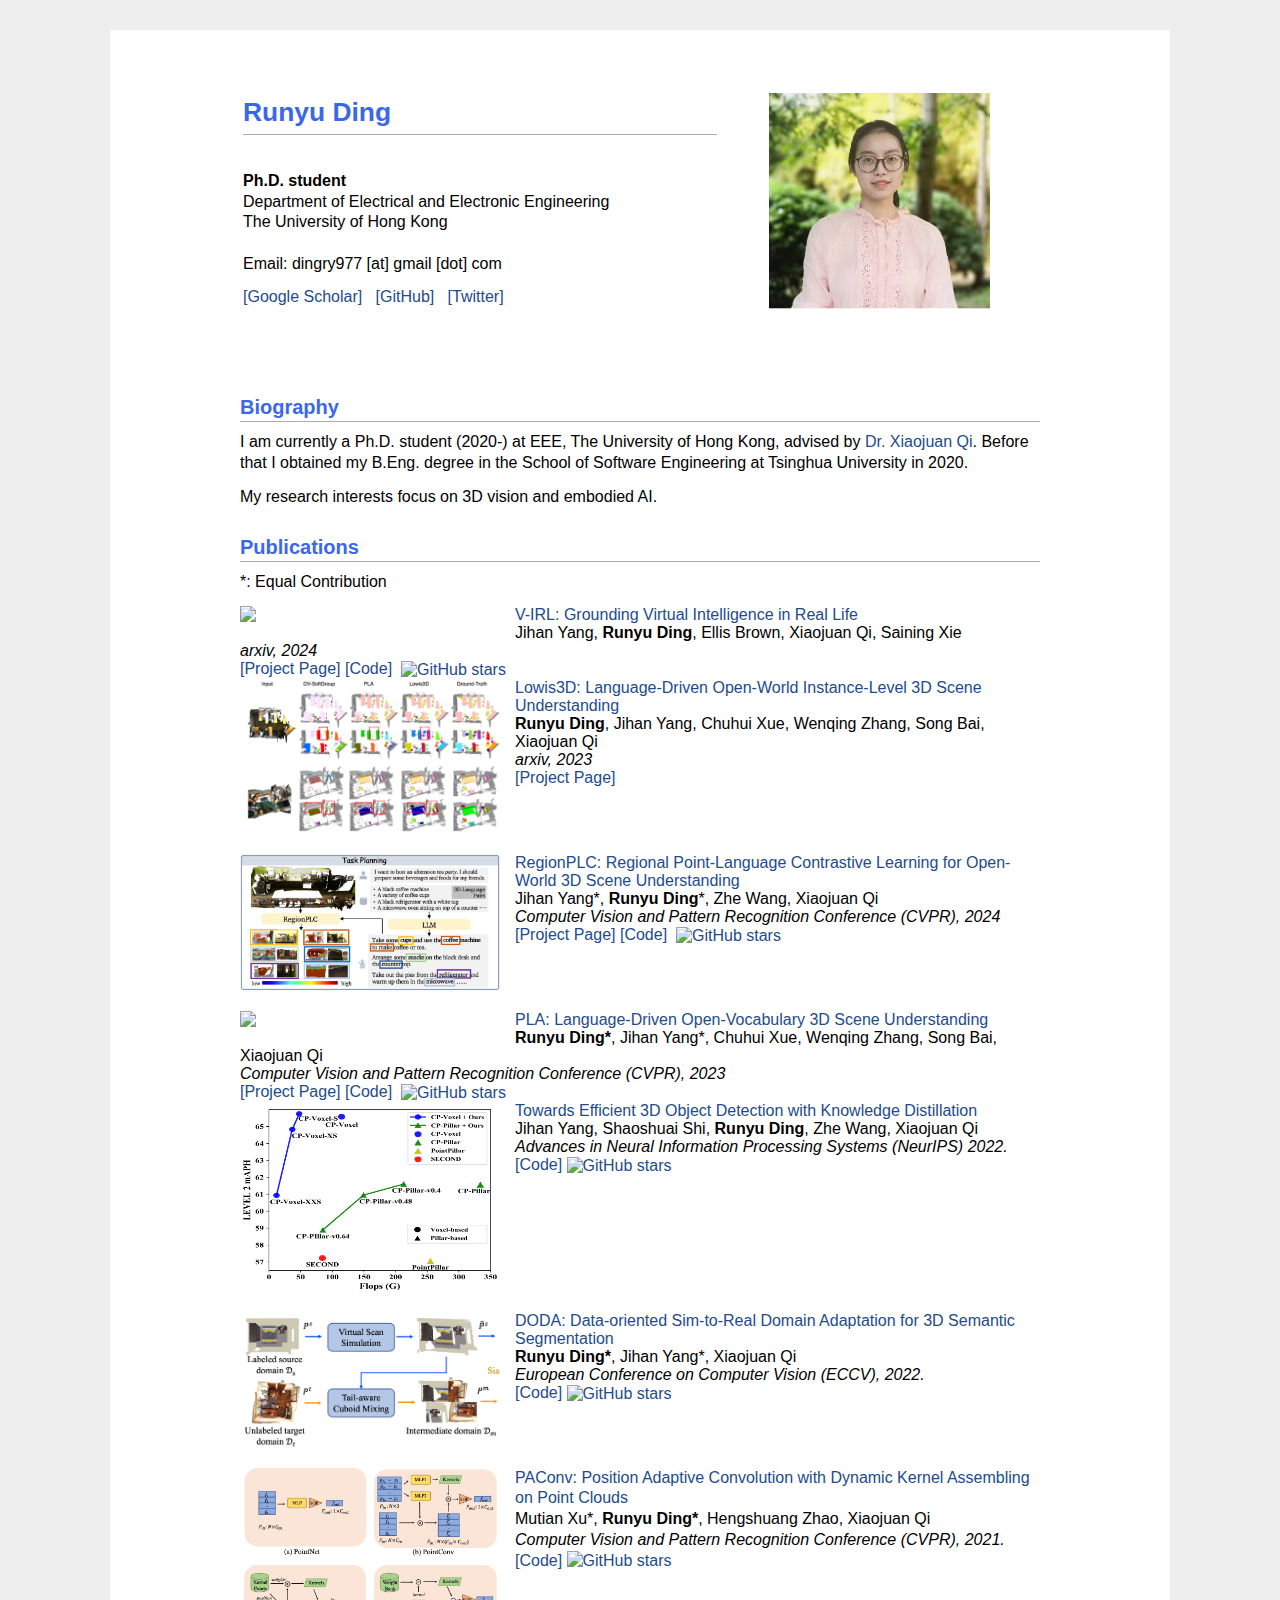
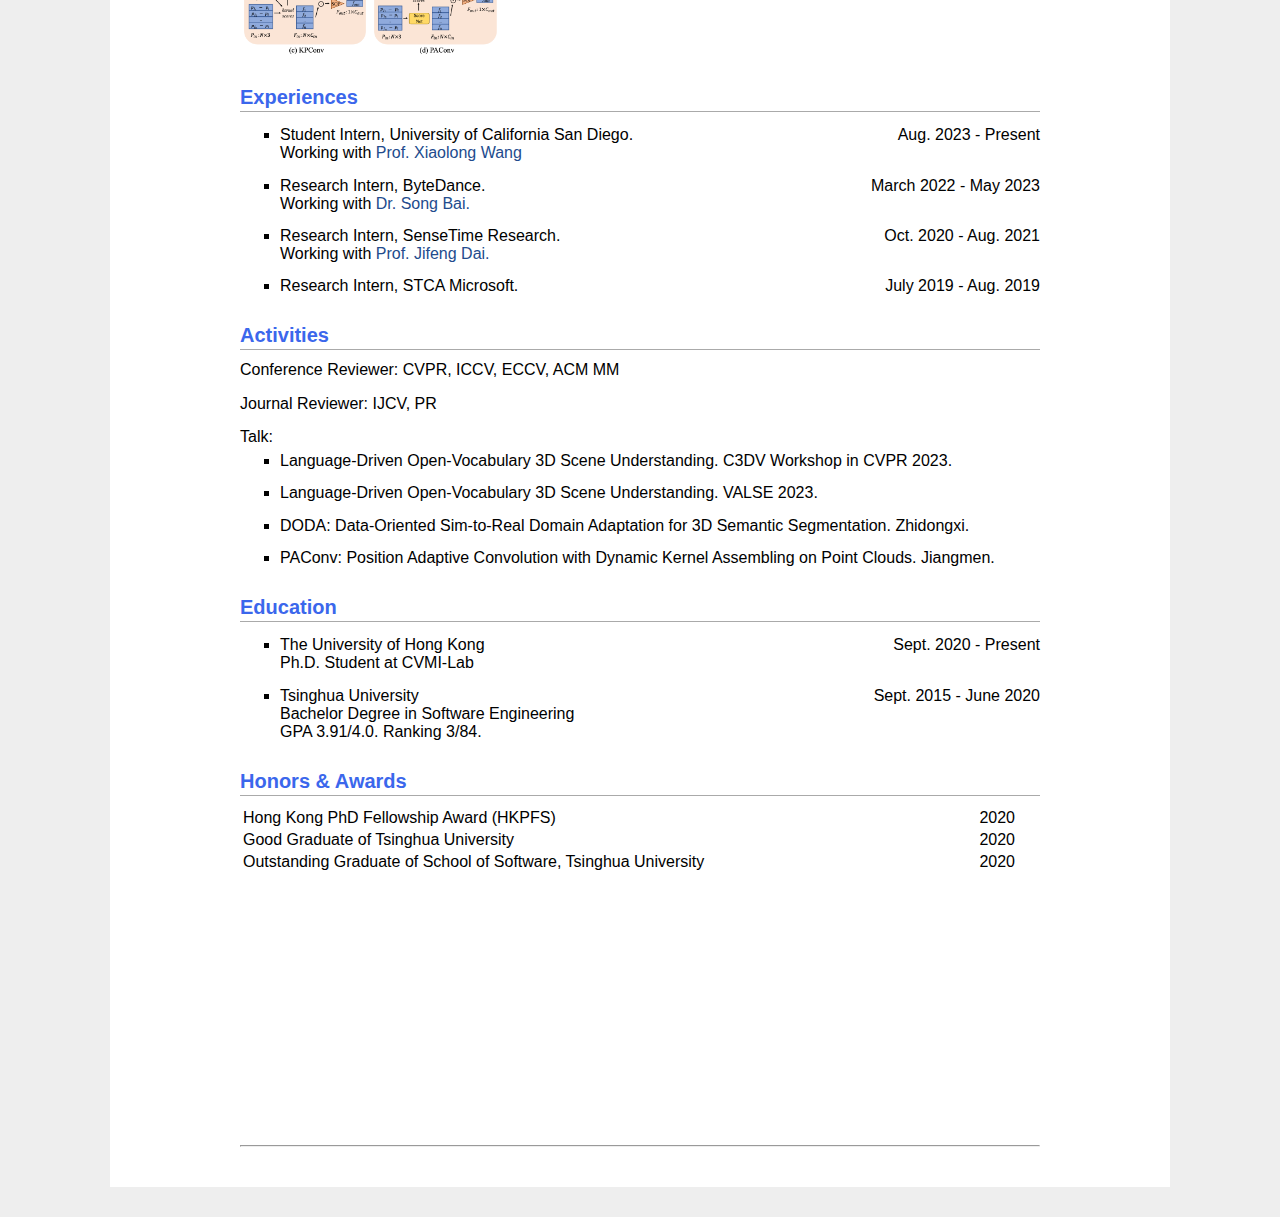
==== index.html @ 52a612d7 "update homepage" ====
<!doctype html>
<html>
  <head>
    <meta charset="utf-8">
    <meta name="viewport" content="width=device-width">
    <style type="text/css">
        .container {
            zoom: 1;
            margin-left: auto;
            margin-right: auto;
            vertical-align: middle;
            text-align: left;
            width: 100%;
            max-width: 800px;
        }
        .content {
            margin-bottom: -10px;
            display: inline-block;
            display*: inline;
            width: 100%;
        }
        a {
          color: #03c;
          text-decoration: none;
          transition: 0.3s all cubic-bezier(0.42, 0, 0.57, 1.96);
        }
    
        a:focus,
        a:hover{
          color: rgb(252, 76, 122);
          border-color: rgb(252, 76, 122);
        }
    </style>
    <link rel="stylesheet" href="jemdoc.css" type="text/css" />
    <title>Runyu Ding's Homepage</title>
    <!-- <link rel="icon" href="../content/images/icon.png"> -->
  </head>
  <body>
    <div class="container">
        <table width="100%" align="center" border="0">
<tr>
    <td width="60%" valign="middle">
        <h1 style="margin-top:0px;margin-bottom:36px; color:rgb(59, 103, 236)">Runyu Ding</h1>
        <p style="font-size:16px; color:rgb(0, 0, 0)">
	        <b>Ph.D. student</b> <br />
            Department of Electrical and Electronic Engineering  <br />
	        The University of Hong Kong
            <br /><br />
            Email: dingry977 [at] gmail [dot] com
        </p>
        <p>
            <a href="https://scholar.google.com.hk/citations?hl=zh-CN&user=uweYupsAAAAJ">[Google Scholar]</a> &nbsp;
            <a href="https://github.com/Dingry">[GitHub]</a> &nbsp;
            <a href="https://twitter.com/dngxngxng3">[Twitter]</a> &nbsp;
        </p>
    </td>
    <td width="40%" align="center">
        <img src="content/images/avatar.png" width="70%" style="margin-top: 50px;"/>
    </td>
</tr>
</table>

<h2 id="about-me" style="color:rgb(59, 103, 236)">Biography</h2>
<!-- <hr style="margin-top:-16px;margin-bottom:10px;" /> -->

<p>I am currently a Ph.D. student (2020-) at EEE, The University of Hong Kong, advised by <a href="https://xjqi.github.io/">Dr. Xiaojuan Qi</a>. Before that
I obtained my B.Eng. degree in the School of Software Engineering at Tsinghua University in 2020.
</p>

<p>My research interests focus on 3D vision and embodied AI.</p>

<!-- <h2 id="news" style="color:rgb(59, 103, 236)">News</h2>
<hr style="margin-top:-16px;margin-bottom:10px;" />

<ul>
  <li>[2022/09] One paper accepted by T-PAMI.</li>
  <li>[2022/09] One paper accepted by NeurIPS 2022.</li>
  <li>[2022/07] One paper accepted by ECCV 2022.</li>
</ul> -->

<!-- <p>
* One paper got accepted by ICRA 2020.
* One paper got accepted by CVPR 2019.
* One paper got accepted by ICLR 2019.
* One paper got accepted by ECCV 2018.
<\p>
 -->

<script type="text/javascript">
    function hideshow(which){
    if (!document.getElementById)
        return
    if (which.style.display=="block")
        which.style.display="none"
    else
        which.style.display="block"
    }
</script>

<!-- <h2 id="codebase">Codebase</h2> -->
<!-- <hr style="margin-top:-16px;margin-bottom:10px;" /> -->


<h2 id="publications" style="color:rgb(59, 103, 236)">Publications</h2>
<!-- <hr style="margin-top:-16px;margin-bottom:10px;" /> -->

<p>*: Equal Contribution</p>

<!-- **Selected Preprints:** -->

<div class="publication">
    <img src="content/images/virl_teaser.png" class="publogo" style="padding-bottom:20px;">
    <a href="https://arxiv.org/abs/2304.00962">V-IRL: Grounding Virtual Intelligence in Real Life</a><br />
        Jihan Yang, <b>Runyu Ding</b>, Ellis Brown, Xiaojuan Qi, Saining Xie<br />
            <em>arxiv, 2024</em><br />
            <a href="https://virl-platform.github.io/">[Project Page]</a>
            <a href="https://github.com/VIRL-Platform/VIRL">[Code]</a>  <a href="https://github.com/VIRL-Platform/VIRL"><img alt="GitHub stars" style="vertical-align:middle" src="https://img.shields.io/github/stars/VIRL-Platform/VIRL?style=social" /> </a>
</div>

<div class="publication">
    <img src="content/images/lowis3d_teaser.png" class="publogo" style="padding-bottom:20px;">
    <a href="https://arxiv.org/abs/2308.00353">Lowis3D: Language-Driven Open-World Instance-Level 3D Scene Understanding</a><br />
    <b>Runyu Ding</b>, Jihan Yang, Chuhui Xue, Wenqing Zhang, Song Bai, Xiaojuan Qi<br />
        <em>arxiv, 2023</em><br />
        <a href="https://dingry.github.io/projects/PLA.html">[Project Page]</a>
</div>

<div class="publication">
    <img src="content/images/regionplc_teaser.png" class="publogo" style="padding-bottom:20px;">
    <a href="https://arxiv.org/abs/2304.00962">RegionPLC: Regional Point-Language Contrastive Learning for Open-World 3D Scene Understanding</a><br />
    Jihan Yang*, <b>Runyu Ding</b>*, Zhe Wang, Xiaojuan Qi<br />
      <em>Computer Vision and Pattern Recognition Conference (CVPR), 2024</em><br />
      <a href="https://jihanyang.github.io/projects/RegionPLC">[Project Page]</a>
      <a href="https://github.com/CVMI-Lab/PLA">[Code]</a>  <a href="https://github.com/CVMI-Lab/PLA"><img alt="GitHub stars" style="vertical-align:middle" src="https://img.shields.io/github/stars/CVMI-Lab/PLA?style=social" /> </a>
</div>

<div class="publication">
    <img src="projects/static/images/scene_005.gif" class="publogo" style="padding-bottom:20px;">
    <a href="https://arxiv.org/abs/2211.16312">PLA: Language-Driven Open-Vocabulary 3D Scene Understanding</a><br />
    <b>Runyu Ding*</b>, Jihan Yang*, Chuhui Xue, Wenqing Zhang, Song Bai, Xiaojuan Qi<br />
      <em>Computer Vision and Pattern Recognition Conference (CVPR), 2023</em><br />
      <a href="https://dingry.github.io/projects/PLA.html">[Project Page]</a>  <a href="https://github.com/CVMI-Lab/PLA">[Code]</a>  <a href="https://github.com/CVMI-Lab/PLA"><img alt="GitHub stars" style="vertical-align:middle" src="https://img.shields.io/github/stars/CVMI-Lab/PLA?style=social" /> </a>
</div>


<div class="publication">
    <img src="content/images/sparsekd_teaser.png" class="publogo" style="padding-bottom:20px;">
    <a href="https://arxiv.org/abs/2205.15156">Towards Efficient 3D Object Detection with Knowledge Distillation</a><br />
      Jihan Yang, Shaoshuai Shi, <b>Runyu Ding</b>, Zhe Wang, Xiaojuan Qi<br />
      <em>Advances in Neural Information Processing Systems (NeurIPS) 2022.</em><br />
    <a href="https://github.com/CVMI-Lab/SparseKD">[Code]</a> <a href="https://github.com/CVMI-Lab/SparseKD"> <img alt="GitHub stars" style="vertical-align:middle" src="https://img.shields.io/github/stars/CVMI-Lab/SparseKD?style=social" /> </a>
</div>

<div class="publication">
    <img src="content/images/doda_teaser.png" class="publogo" style="padding-bottom:20px;">
    <a href="https://arxiv.org/abs/2204.01599">DODA: Data-oriented Sim-to-Real Domain Adaptation for 3D Semantic Segmentation</a><br />
  <b>Runyu Ding*</b>, Jihan Yang*, Xiaojuan Qi<br />
  <em>European Conference on Computer Vision (ECCV), 2022.</em><br />
  <a href="https://github.com/CVMI-Lab/DODA">[Code]</a><a href="https://github.com/CVMI-Lab/DODA"> <img alt="GitHub stars" style="vertical-align:middle" src="https://img.shields.io/github/stars/CVMI-Lab/DODA?style=social" /></a>
</div>

<div class="publication">
    <img src="content/images/paconv_teaser.png" class="publogo" style="padding-bottom:20px;">
  <p><a href="https://arxiv.org/abs/2103.14635">PAConv: Position Adaptive Convolution with Dynamic Kernel Assembling on Point Clouds</a><br />
  Mutian Xu*, <b>Runyu Ding*</b>, Hengshuang Zhao, Xiaojuan Qi<br />
  <em>Computer Vision and Pattern Recognition Conference (CVPR), 2021.</em><br />
  <a href="https://github.com/CVMI-Lab/PAConv">[Code]</a><a href="https://github.com/CVMI-Lab/PAConv"> <img alt="GitHub stars" style="vertical-align:middle" src="https://img.shields.io/github/stars/CVMI-Lab/PAConv?style=social" /> </a>
</div>

<br>
<br>
<br>
<br>

<!-- ## Invited Talks
<hr style="margin-top:-16px;margin-bottom:10px;" />

* [2020-06-24] VALSE Webinar: Deep Learning on Point Clouds for 3D Object Detection. [[Link (Chinese)]](https://www.bilibili.com/video/BV15K411H7wf?from=search&seid=2278904913441168463)
* [2020-06-16] PV-RCNN: The Top-Performing LiDAR-only Solutions for 3D Detection / 3D Tracking / Domain Challenges of Waymo Open Dataset Challenges. [[Link]](https://sites.google.com/view/cvpr20-scalability/archived-talks/challenges)
 -->

<h2 id="experience" style="color:rgb(59, 103, 236)">Experiences</h2>
<!-- <hr style="margin-top:-16px;margin-bottom:10px;" /> -->

<ul>
  <li>
    <p><div style="display:inline">Student Intern, University of California San Diego.</div><div style="float:right">Aug. 2023 - Present</div><br />
Working with<a href="https://xiaolonw.github.io/"> Prof. Xiaolong Wang</a></p>
  </li>
</ul>

<ul>
  <li>
    <p><div style="display:inline">Research Intern, ByteDance.</div><div style="float:right">March 2022 - May 2023</div><br />
Working with <a href="https://songbai.site/">Dr. Song Bai.</a></p>
  </li>
</ul>

<ul>
  <li><div style="display:inline">Research Intern, SenseTime Research.</div><div style="float:right">Oct. 2020 - Aug. 2021</div><br />
    Working with <a href="https://jifengdai.org/">Prof. Jifeng Dai.</a></li>
</ul>

<ul>
    <li><div style="display:inline">Research Intern, STCA Microsoft.<div style="float:right">July 2019 - Aug. 2019</div></div><br />
      </li>
  </ul>

<h2 id="activity" style="color:rgb(59, 103, 236)">Activities</h2>
<p>Conference Reviewer: CVPR, ICCV, ECCV, ACM MM</p>
<p>Journal Reviewer: IJCV, PR</p>

Talk: 
<ul>
  <li><p><div style="display:inline">Language-Driven Open-Vocabulary 3D Scene Understanding. C3DV Workshop in CVPR 2023.<br />
  </li>

  <li><p><div style="display:inline">Language-Driven Open-Vocabulary 3D Scene Understanding. VALSE 2023.<br />
  </li>

  <li><p><div style="display:inline">DODA: Data-Oriented Sim-to-Real Domain Adaptation for 3D Semantic Segmentation. Zhidongxi.<br />
  </li>

  <li><p><div style="display:inline">PAConv: Position Adaptive Convolution with Dynamic Kernel Assembling on Point Clouds. Jiangmen.<br />
  </li>
</ul>

<h2 id="education" style="color:rgb(59, 103, 236)">Education</h2>
  <!-- <hr style="margin-top:-16px;margin-bottom:10px;" /> -->

  <ul>
    <li><p><div style="display:inline">The University of Hong Kong</div>
      <div style="float:right">Sept. 2020 - Present</div><br />
      Ph.D. Student at CVMI-Lab<br />
      </li>
  </ul>
  
  <ul>
    <li><p><div style="display:inline">Tsinghua University</div>
      <div style="float:right">Sept. 2015 - June 2020</div><br />
      Bachelor Degree in Software Engineering<br />
      GPA 3.91/4.0. Ranking 3/84.
      </li>
  </ul>


<!-- * Bachelor, Aug 2013 - July 2017, Computer Science and Technology, Harbin Institute Technology. -->

<h2 id="honors--awards" style="color:rgb(59, 103, 236)">Honors &amp; Awards</h2>
<!-- <hr style="margin-top:-16px;margin-bottom:10px;" /> -->

<table style="border-spacing:2px" width="100%">
    <tbody>
    <tr>
        <td>Hong Kong PhD Fellowship Award (HKPFS)</td>
        <td>2020</td>
    </tr>
    <tr>
      <td>Good Graduate of Tsinghua University</td>
      <td>2020</td>
    <tr>
      <td>Outstanding Graduate of School of Software, Tsinghua University</td>
      <td>2020</td>
  </tr>

    <!-- <tr>
        <td>Evergrande Scholarship for Outstanding Undergraduates</td>
        <td>2019</td>
    </tr> -->
   
</tbody></table>

<div width="80%" style="margin:10px auto;height: 150px; pointer-events: none;">
<!-- <script type="text/javascript" id="clustrmaps" src="//cdn.clustrmaps.com/map_v2.js?d=dna1gh75RFxuLTLMZdN7u5SSyiCEmnOtvSjR75TKtTQ&cl=ffffff&w=a"></script> -->
<!-- <script type="text/javascript" id="clustrmaps" src="//cdn.clustrmaps.com/map_v2.js?cl=b8b8b8&w=300&t=n&d=dna1gh75RFxuLTLMZdN7u5SSyiCEmnOtvSjR75TKtTQ&co=ffffff&cmo=fc1a0b&cmn=21c983&ct=827d7d"></script> -->
<script type="text/javascript" id="clustrmaps" src="//cdn.clustrmaps.com/map_v2.js?cl=ffffff&w=300&t=n&d=xn7ecwHCqVcbgERuo1PopTKccK9b7rT7wRd5HcEemuM"></script>
<!-- <a href="https://clustrmaps.com/site/1apwn" title="Visit tracker"><img src="//clustrmaps.com/map_v2.png?cl=59bdf5&w=300&t=tt&d=dna1gh75RFxuLTLMZdN7u5SSyiCEmnOtvSjR75TKtTQ&co=ffffff&ct=b8b3b3" /></a> -->
</div>
<p><br /></p>
<hr style="margin-top:80px;margin-bottom:10px;" />

    </div>
  </body>
</html>
---- jemdoc.css ----
/* Default css file for jemdoc. */

table#tlayout {
    border: none;
    border-collapse: separate;
    background: white;
}
/*
body {
	background: white;
	padding-bottom: 8px;
	margin: 0;
}
*/
html {
  background-color: #eeeeee; 
}

body { 
  font-family: Georgia, Helvetica, Arial, Verdana, san-serif, Times;
  color: #000;
  background-color: #ffffff; 
  text-align:left; /* for IE */
  margin-top: 30px; 
  margin-bottom: 30px;
  margin-left: auto;
  margin-right: auto;
  padding-left:  50px;
  padding-right: 50px;
  padding-top: 10px;
  padding-bottom: 30px;
  max-width: 960px;
}

#layout-menu {
	background: #f6f6f6;
	border: 1px solid #dddddd;
	padding-top: 0.5em;
	padding-left: 8px;
	padding-right: 8px;
	font-size: 1.0em;
	width: auto;
	white-space: nowrap;
    text-align: left;
    vertical-align: top;
}

#layout-menu td {
	background: #f4f4f4;
    vertical-align: top;
}

#layout-content {
	padding-top: 0.0em;
	padding-left: 1.0em;
	padding-right: 1.0em;
    border: none;
    background: white;
    text-align: left;
    vertical-align: top;
}

#layout-menu a {
	line-height: 1.5em;
	margin-left: 0.5em;
}

tt {
    background: #ffffdd;
}

pre, tt {
	font-size: 90%;
	font-family: monaco, monospace;
}

a, a > tt {
	color: #224b8d;
	text-decoration: none;
}

a:hover {
	border-bottom: 1px gray dotted;
}

#layout-menu a.current:link, #layout-menu a.current:visited {
	color: #022b6d;
	border-bottom: 1px gray solid;
}
#layout-menu a:link, #layout-menu a:visited, #layout-menu a:hover {
	color: #527bbd;
	text-decoration: none;
}
#layout-menu a:hover {
	text-decoration: none;
}

div.menu-category {
	border-bottom: 1px solid gray;
	margin-top: 0.8em;
	padding-top: 0.2em;
	padding-bottom: 0.1em;
	font-weight: bold;
}

div.menu-item {
	padding-left: 16px;
	text-indent: -16px;
}

div#toptitle {
	padding-bottom: 0.2em;
	margin-bottom: 1.5em;
	/*border-bottom: 3px double gray;*/
}

/* Reduce space if we begin the page with a title. */
div#toptitle + h2, div#toptitle + h3 {
	margin-top: 0em;
}

div#subtitle {
	margin-top: 0.0em;
	margin-bottom: 0.0em;
	padding-top: 0em;
	padding-bottom: 0.1em;
}

em {
	font-style: italic;
}

strong {
	font-weight: bold;
}


h1, h2, h3 {
	color: #527bbd;
	margin-top: 0.7em;
	margin-bottom: 0.5em;
	padding-bottom: 0.2em;
	line-height: 1.0;
	padding-top: 0.5em;
	border-bottom: 1px solid #aaaaaa;
}

h1 {
	font-size: 165%;
	padding-bottom: 0.3em;
}

h2 {
	padding-top: 0.8em;
	font-size: 125%;
}

h2 + h3 {
    padding-top: 0.2em;
}

h3 {
	font-size: 110%;
	border-bottom: none;
}

p {
	margin-top: 0.0em;
	margin-bottom: 0.8em;
	padding: 0;
	line-height: 1.3;
}

pre {
	padding: 0;
	margin: 0;
}

div#footer {
	font-size: small;
	border-top: 1px solid #c0c0c0;
	padding-top: 0.1em;
	margin-top: 4.0em;
	color: #c0c0c0;
}

div#footer a {
	color: #80a0b0;
}

div#footer-text {
	float: left;
	padding-bottom: 8px;
}

ul, ol, dl {
	margin-top: 0.2em;
	padding-top: 0;
	margin-bottom: 0.8em;
}

dt {
	margin-top: 0.5em;
	margin-bottom: 0;
}

dl {
	margin-left: 20px;
}

dd {
	color: #222222;
}

dd > *:first-child {
	margin-top: 0;
}

ul {
	list-style-position: outside;
	list-style-type: square;
}

p + ul, p + ol {
	margin-top: -0.5em;
}

li {
	margin-top:0.9em;
}

ol {
	list-style-position: outside;
	list-style-type: decimal;
}

li p, dd p {
	margin-bottom: 0.3em;
}


ol ol {
	list-style-type: lower-alpha;
}

ol ol ol {
	list-style-type: lower-roman;
}

p + div.codeblock {
	margin-top: -0.6em;
}

div.codeblock, div.infoblock {
	margin-right: 0%;
	margin-top: 1.2em;
	margin-bottom: 1.3em;
}

div.blocktitle {
	font-weight: bold;
	color: #cd7b62;
	margin-top: 1.2em;
	margin-bottom: 0.1em;
}

div.blockcontent {
	border: 1px solid silver;
	padding: 0.3em 0.5em;
}

div.infoblock > div.blockcontent {
	background: #ffffee;
}

div.blockcontent p + ul, div.blockcontent p + ol {
	margin-top: 0.4em;
}

div.infoblock p {
	margin-bottom: 0em;
}

div.infoblock li p, div.infoblock dd p {
	margin-bottom: 0.5em;
}

div.infoblock p + p {
	margin-top: 0.8em;
}

div.codeblock > div.blockcontent {
	background: #f6f6f6;
}

span.pycommand {
	color: #000070;
}

span.statement {
	color: #008800;
}
span.builtin {
	color: #000088;
}
span.special {
	color: #990000;
}
span.operator {
	color: #880000;
}
span.error {
	color: #aa0000;
}
span.comment, span.comment > *, span.string, span.string > * {
	color: #606060;
}

@media print {
	#layout-menu { display: none; }
}

#fwtitle {
	margin: 2px;
}

#fwtitle #toptitle {
	padding-left: 0.5em;
	margin-bottom: 0.5em;
}

#layout-content h1:first-child, #layout-content h2:first-child, #layout-content h3:first-child {
	margin-top: -0.7em;
}

div#toptitle h1, #layout-content div#toptitle h1 {
	margin-bottom: 0.0em;
	padding-bottom: 0.1em;
	padding-top: 0;
	margin-top: 0.5em;
	border-bottom: none;
}

img.eq {
	padding: 0;
	padding-left: 0.1em;
	padding-right: 0.1em;
	margin: 0;
}

img.eqwl {
	padding-left: 2em;
	padding-top: 0.6em;
	padding-bottom: 0.2em;
	margin: 0;
}

table + table {
    margin-top: 1em;
}

tr.heading {
    font-weight: bold;
    border-bottom: 2px solid black;
}

img {
    border: none;
}

table.imgtable, table.imgtable td {
    border: none;
    text-align: left;
}

.publogo {
    width: 260px;
    max-height: 190px;
    margin-right: 15px;
    float: left;
    border: 0;
}

.publication {
    clear: left;
    padding-bottom: 0px;
}
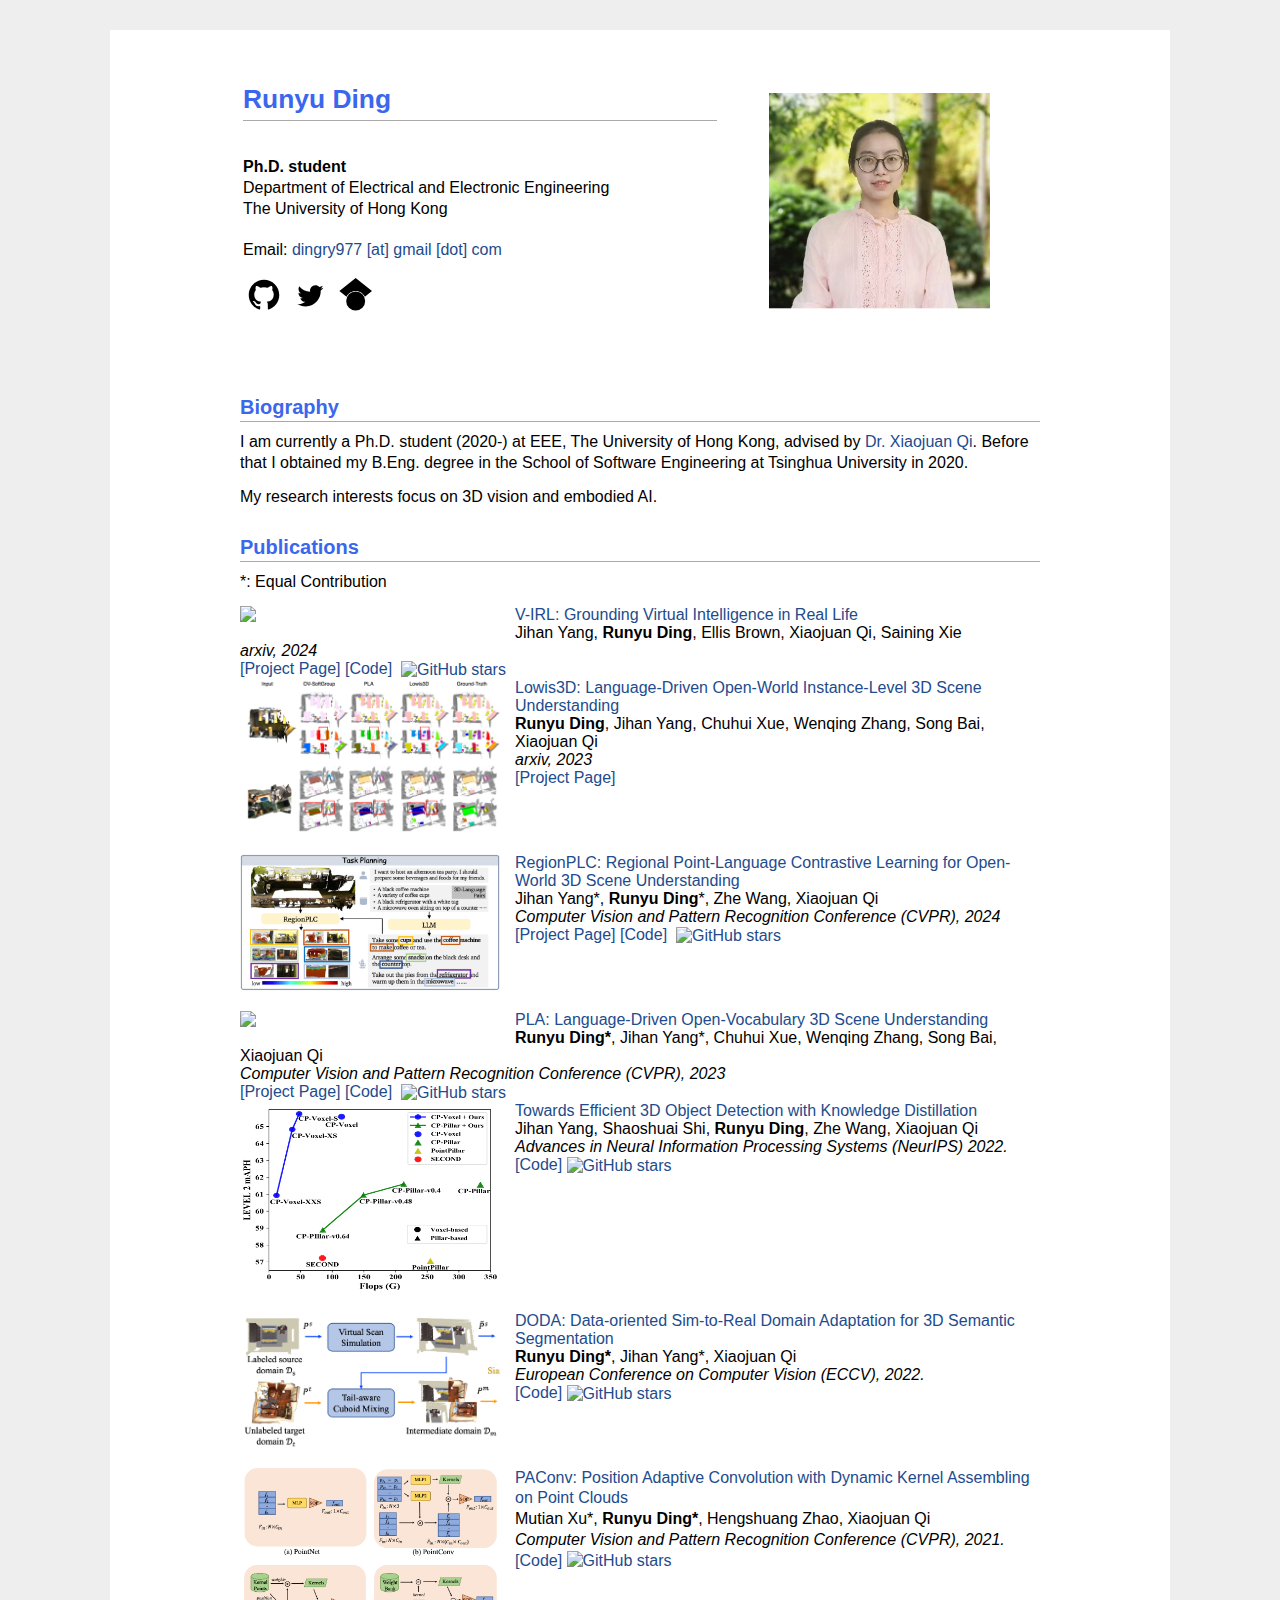
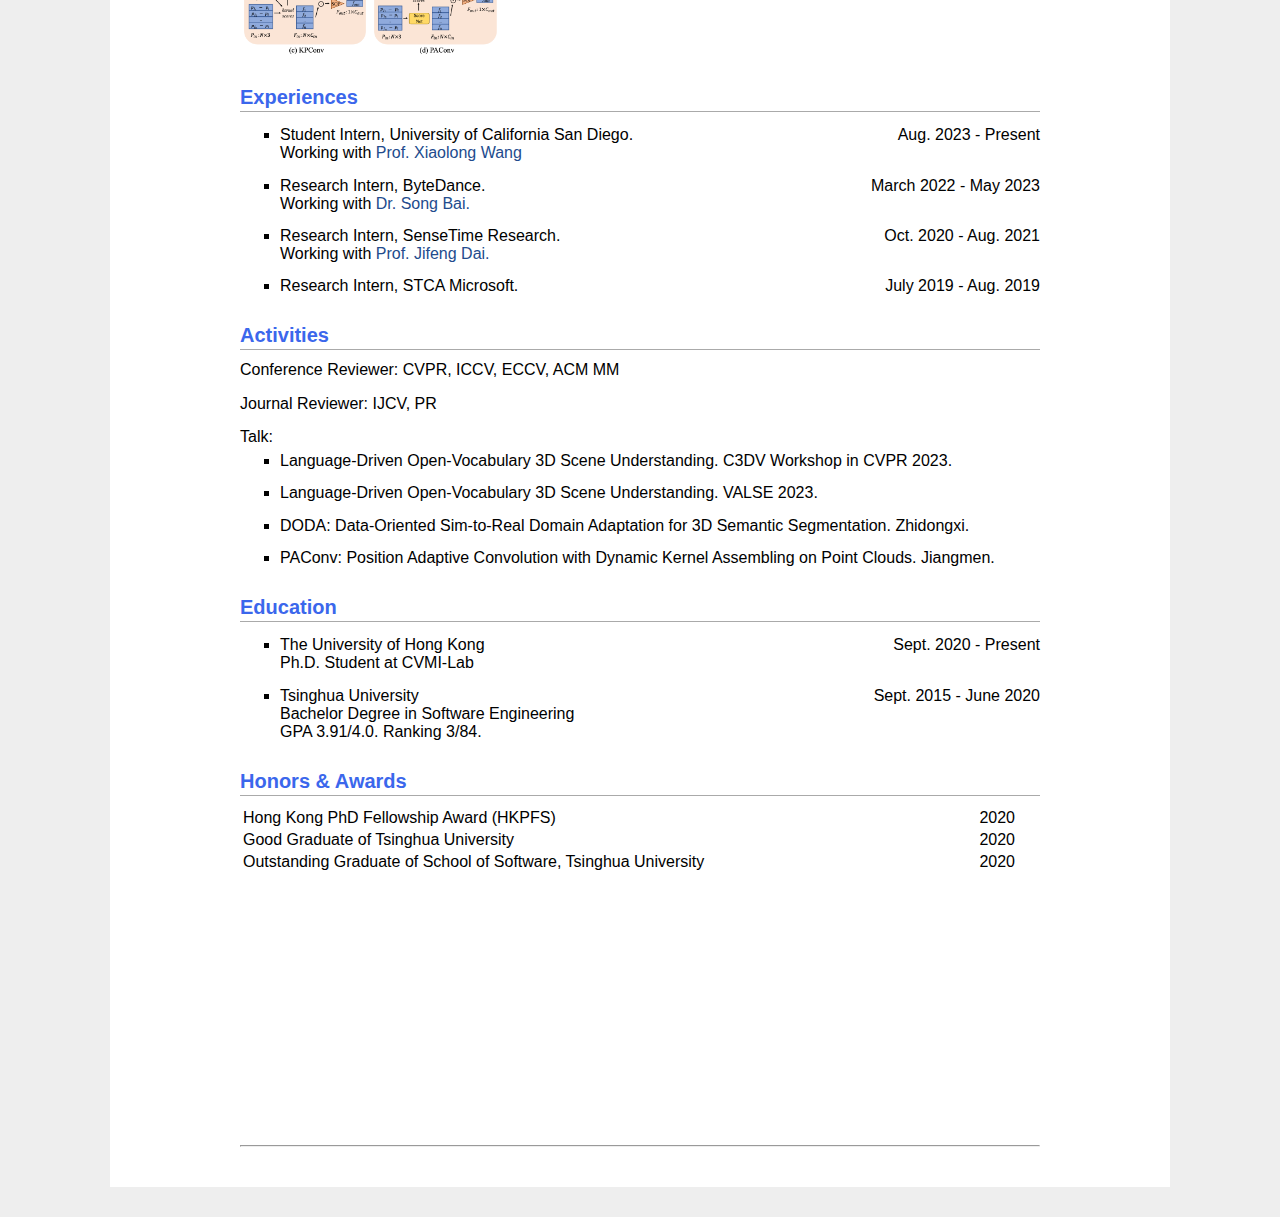
==== commit 39fa7792: "update homepage" ====
--- a/index.html
+++ b/index.html
@@ -46,12 +46,18 @@
             Department of Electrical and Electronic Engineering  <br />
 	        The University of Hong Kong
             <br /><br />
-            Email: dingry977 [at] gmail [dot] com
+            Email: <a href="mailto:dingry977@gmail.com">dingry977 [at] gmail [dot] com</a>
         </p>
         <p>
-            <a href="https://scholar.google.com.hk/citations?hl=zh-CN&user=uweYupsAAAAJ">[Google Scholar]</a> &nbsp;
+            <!-- <a href="https://scholar.google.com.hk/citations?hl=zh-CN&user=uweYupsAAAAJ">[Google Scholar]</a> &nbsp;
             <a href="https://github.com/Dingry">[GitHub]</a> &nbsp;
-            <a href="https://twitter.com/dngxngxng3">[Twitter]</a> &nbsp;
+            <a href="https://twitter.com/dngxngxng3">[Twitter]</a> &nbsp; -->
+            <a href="https://github.com/Dingry" title="Github"><svg viewBox="0 0 512 512" width="42"><path d="M256 70.7c-102.6 0-185.9 83.2-185.9 185.9 0 82.1 53.3 151.8 127.1 176.4 9.3 1.7 12.3-4 12.3-8.9V389.4c-51.7 11.3-62.5-21.9-62.5-21.9 -8.4-21.5-20.6-27.2-20.6-27.2 -16.9-11.5 1.3-11.3 1.3-11.3 18.7 1.3 28.5 19.2 28.5 19.2 16.6 28.4 43.5 20.2 54.1 15.4 1.7-12 6.5-20.2 11.8-24.9 -41.3-4.7-84.7-20.6-84.7-91.9 0-20.3 7.3-36.9 19.2-49.9 -1.9-4.7-8.3-23.6 1.8-49.2 0 0 15.6-5 51.1 19.1 14.8-4.1 30.7-6.2 46.5-6.3 15.8 0.1 31.7 2.1 46.6 6.3 35.5-24 51.1-19.1 51.1-19.1 10.1 25.6 3.8 44.5 1.8 49.2 11.9 13 19.1 29.6 19.1 49.9 0 71.4-43.5 87.1-84.9 91.7 6.7 5.8 12.8 17.1 12.8 34.4 0 24.9 0 44.9 0 51 0 4.9 3 10.7 12.4 8.9 73.8-24.6 127-94.3 127-176.4C441.9 153.9 358.6 70.7 256 70.7z"/></svg></a>
+            
+            <a href="https://scholar.google.com.hk/citations?hl=zh-CN&user=uweYupsAAAAJ" title="Google Scholar"><svg viewBox="0 0 512 512" width="42"><path d="M419.6 168.6c-11.7 5.2-24.2 8.7-37.4 10.2 13.4-8.1 23.8-20.8 28.6-36 -12.6 7.5-26.5 12.9-41.3 15.8 -11.9-12.6-28.8-20.6-47.5-20.6 -42 0-72.9 39.2-63.4 79.9 -54.1-2.7-102.1-28.6-134.2-68 -17 29.2-8.8 67.5 20.1 86.9 -10.7-0.3-20.7-3.3-29.5-8.1 -0.7 30.2 20.9 58.4 52.2 64.6 -9.2 2.5-19.2 3.1-29.4 1.1 8.3 25.9 32.3 44.7 60.8 45.2 -27.4 21.4-61.8 31-96.4 27 28.8 18.5 63 29.2 99.8 29.2 120.8 0 189.1-102.1 185-193.6C399.9 193.1 410.9 181.7 419.6 168.6z"/></svg></a>
+            
+            <a href="https://twitter.com/dngxngxng3" title="Twitter"><svg viewBox="-2.5 0 28 28" width="38"><path d="M5.242 13.769L0 9.5 12 0l12 9.5-5.242 4.269C17.548 11.249 14.978 9.5 12 9.5c-2.977 0-5.548 1.748-6.758 4.269zM12 10a7 7 0 1 0 0 14 7 7 0 0 0 0-14z"/></svg></a>
+            <!-- <a href=""><img src="pics/linkedin.png" height="30px"></a> -->
         </p>
     </td>
     <td width="40%" align="center">
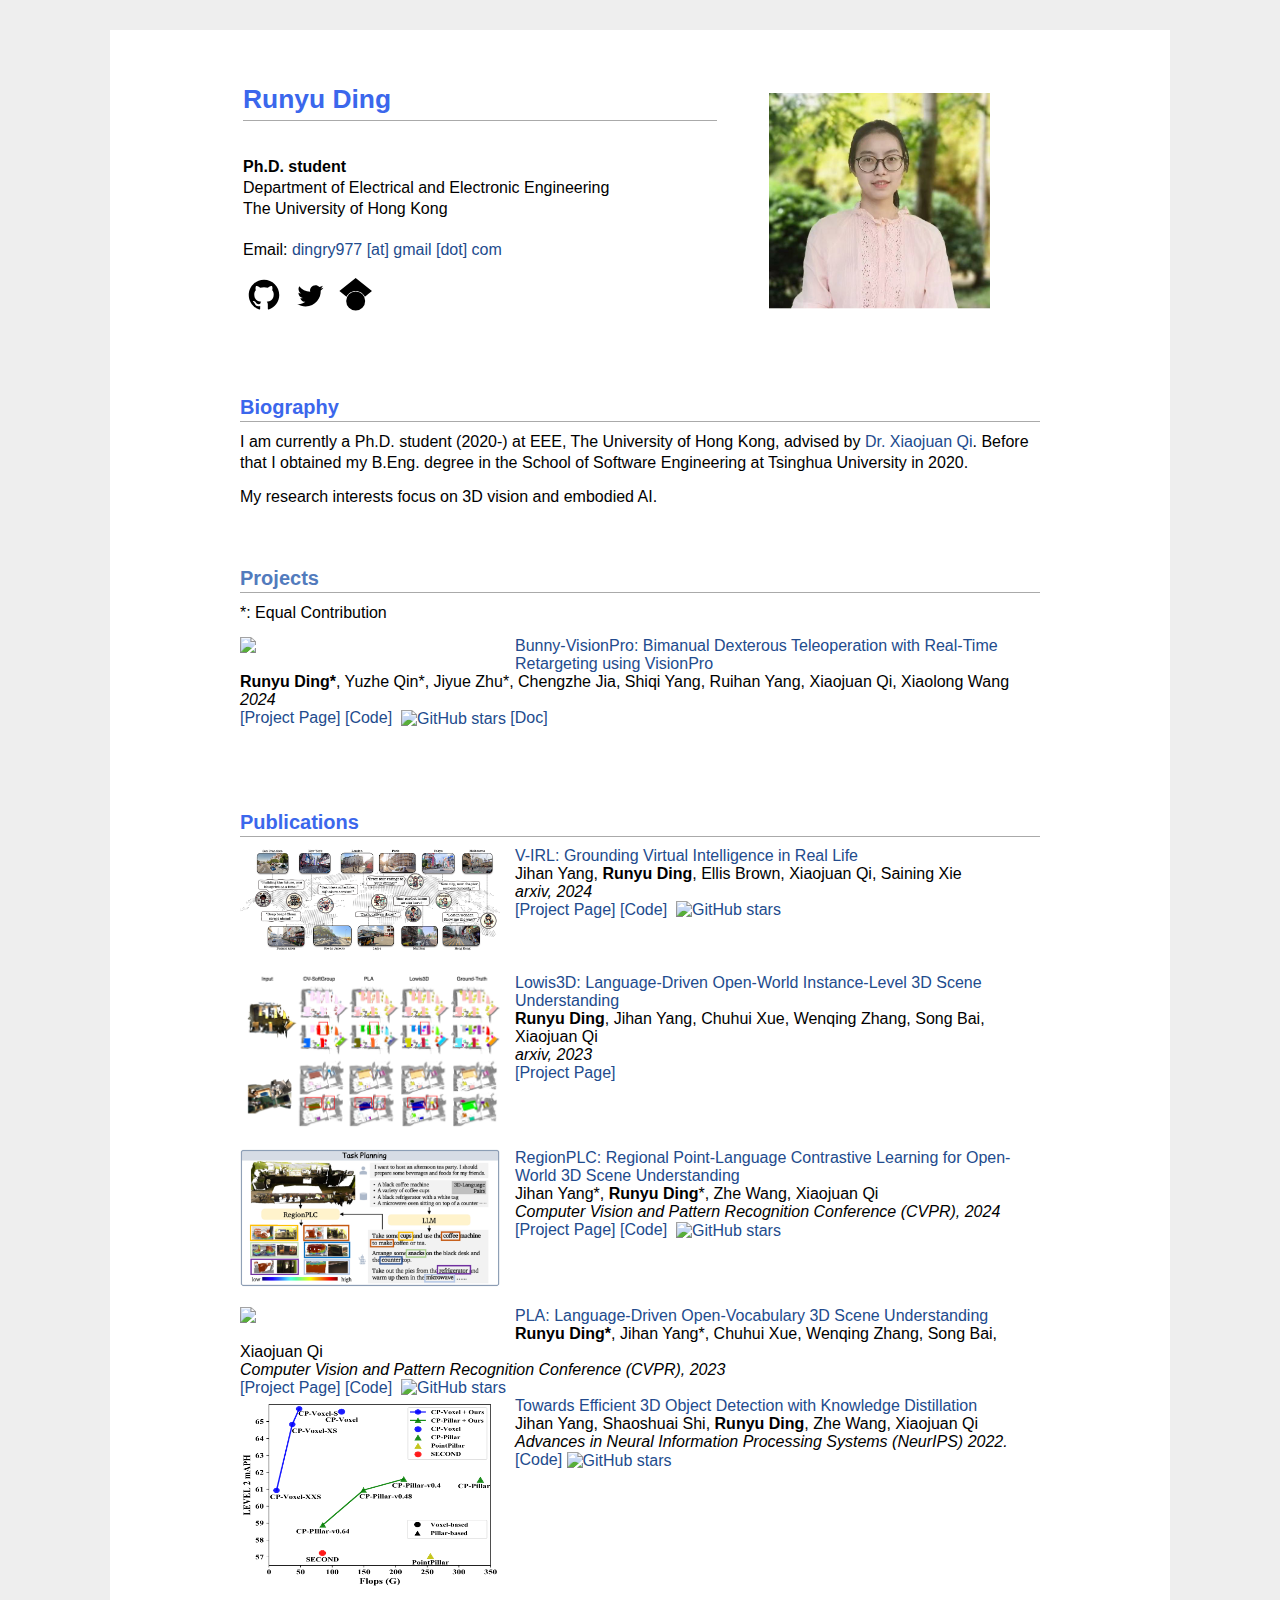
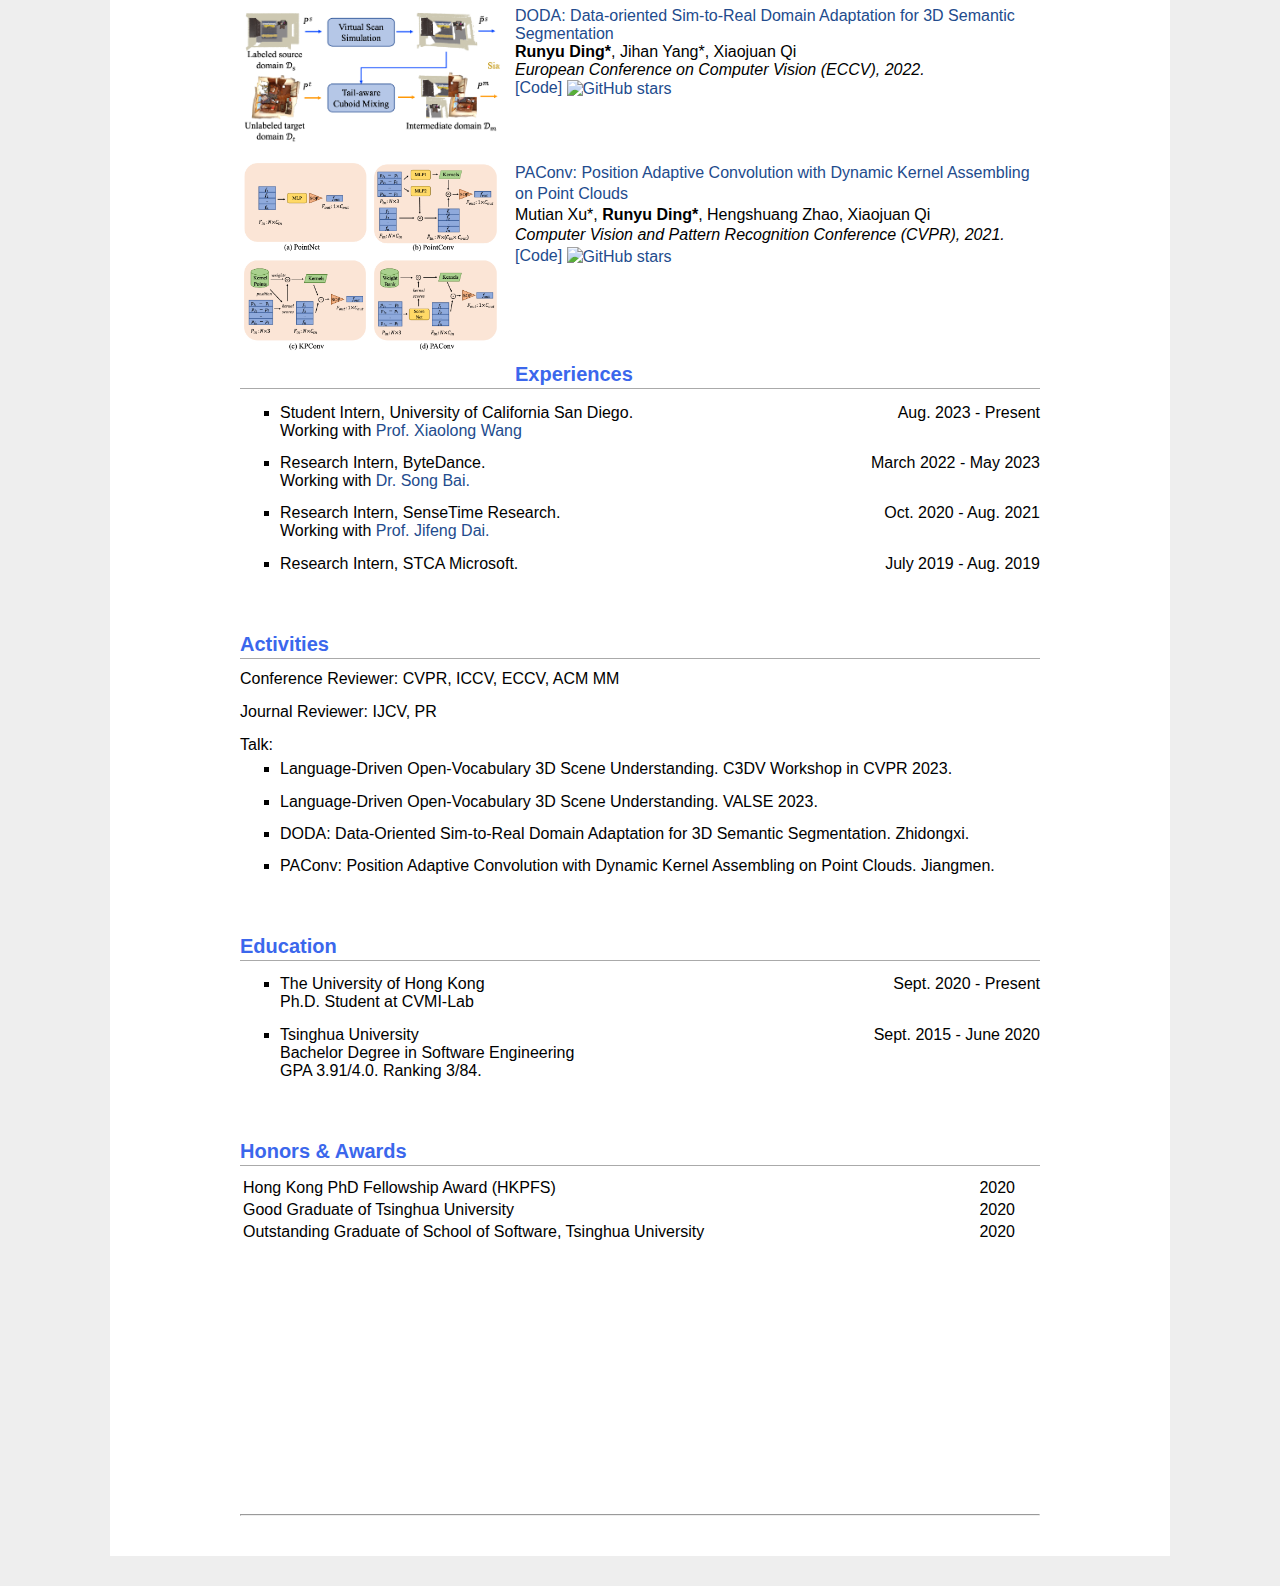
==== commit 7e0bd73e: "add project: BunnyVisionPro" ====
--- a/index.html
+++ b/index.html
@@ -75,6 +75,8 @@
 
 <p>My research interests focus on 3D vision and embodied AI.</p>
 
+<br>
+
 <!-- <h2 id="news" style="color:rgb(59, 103, 236)">News</h2>
 <hr style="margin-top:-16px;margin-bottom:10px;" />
 
@@ -103,14 +105,26 @@
     }
 </script>
 
-<!-- <h2 id="codebase">Codebase</h2> -->
-<!-- <hr style="margin-top:-16px;margin-bottom:10px;" /> -->
-
+<h2 id="Project">Projects</h2>
+<p>*: Equal Contribution</p>
+<!-- <hr style="margin-top:-16px;margin-bottom:10px;" /> -->
+<div class="publication">
+    <img src="content/images/bunny_teaser.webp" class="publogo" style="padding-bottom:20px;">
+    <a href="https://dingry.github.io/projects/bunny_visionpro.html">Bunny-VisionPro: Bimanual Dexterous Teleoperation with Real-Time Retargeting using VisionPro</a><br />
+        <b>Runyu Ding*</b>, Yuzhe Qin*, Jiyue Zhu*, Chengzhe Jia, Shiqi Yang, Ruihan Yang, Xiaojuan Qi, Xiaolong Wang<br />
+            <em>2024</em><br />
+            <a href="https://dingry.github.io/projects/bunny_visionpro.html">[Project Page]</a>
+            <a href="https://github.com/Dingry/BunnyVisionPro">[Code]</a>  <a href="https://github.com/VIRL-Platform/VIRL"><img alt="GitHub stars" style="vertical-align:middle" src="https://img.shields.io/github/stars/VIRL-Platform/VIRL?style=social" /> </a>
+            <a href="https://dingry.github.io/BunnyVisionPro/">[Doc]</a>
+        </div>
+
+<br>
+<br>
+<br>
 
 <h2 id="publications" style="color:rgb(59, 103, 236)">Publications</h2>
 <!-- <hr style="margin-top:-16px;margin-bottom:10px;" /> -->
 
-<p>*: Equal Contribution</p>
 
 <!-- **Selected Preprints:** -->
 
@@ -176,7 +190,6 @@
 <br>
 <br>
 <br>
-<br>
 
 <!-- ## Invited Talks
 <hr style="margin-top:-16px;margin-bottom:10px;" />
@@ -212,6 +225,8 @@
       </li>
   </ul>
 
+<br>
+
 <h2 id="activity" style="color:rgb(59, 103, 236)">Activities</h2>
 <p>Conference Reviewer: CVPR, ICCV, ECCV, ACM MM</p>
 <p>Journal Reviewer: IJCV, PR</p>
@@ -231,6 +246,7 @@
   </li>
 </ul>
 
+<br>
 <h2 id="education" style="color:rgb(59, 103, 236)">Education</h2>
   <!-- <hr style="margin-top:-16px;margin-bottom:10px;" /> -->
 
@@ -252,6 +268,7 @@
 
 <!-- * Bachelor, Aug 2013 - July 2017, Computer Science and Technology, Harbin Institute Technology. -->
 
+<br>
 <h2 id="honors--awards" style="color:rgb(59, 103, 236)">Honors &amp; Awards</h2>
 <!-- <hr style="margin-top:-16px;margin-bottom:10px;" /> -->
 
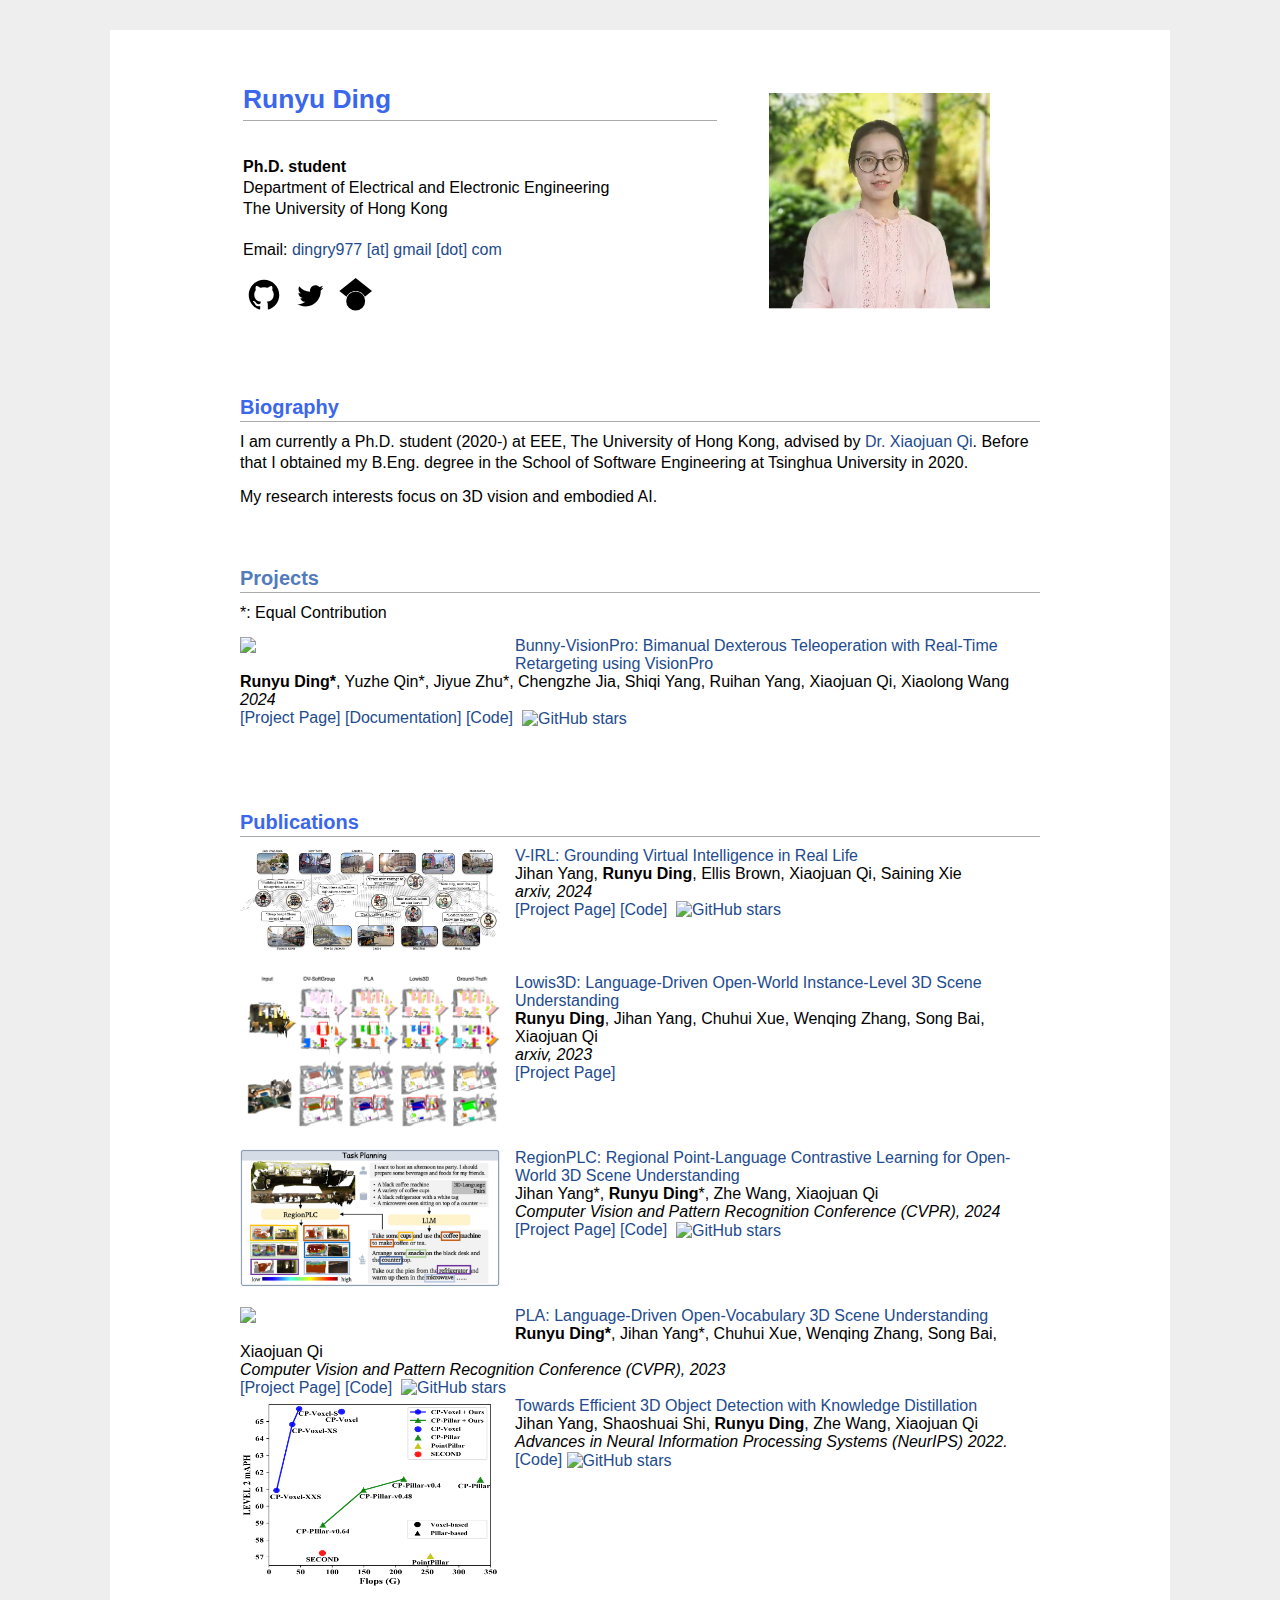
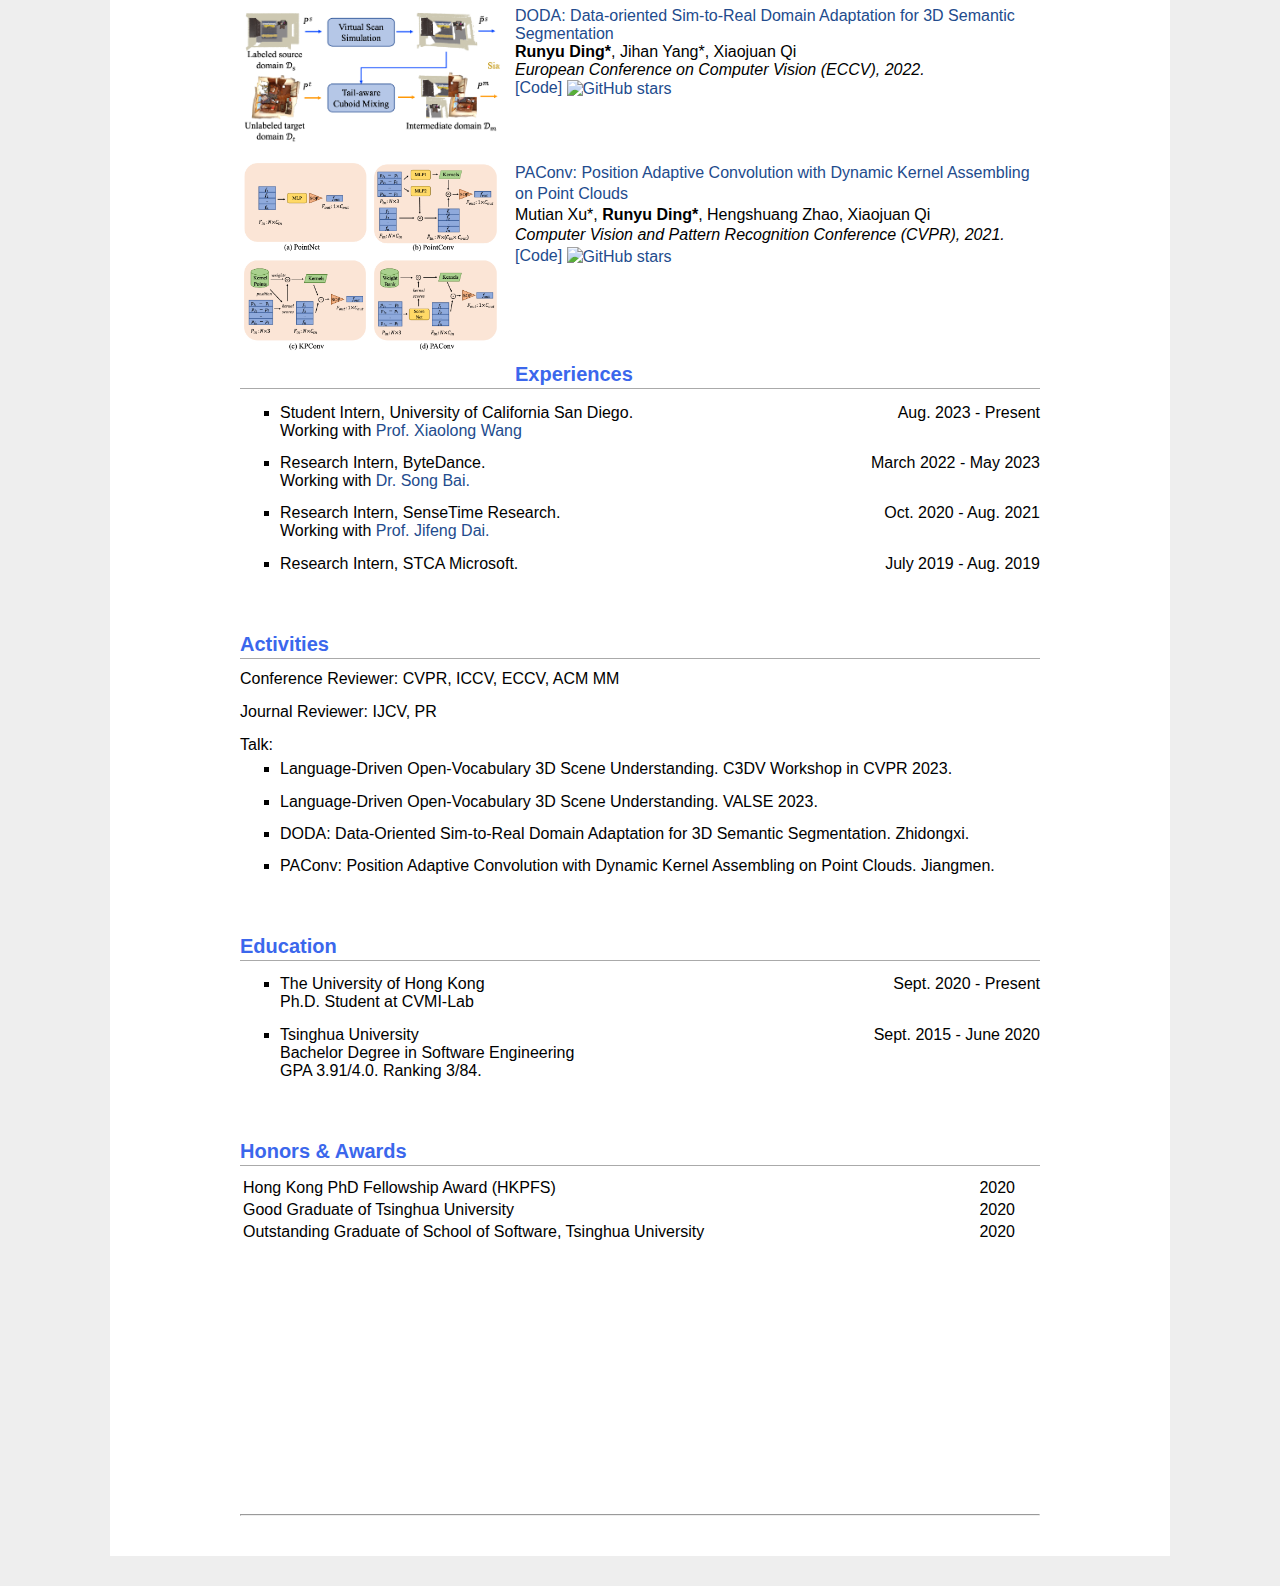
==== commit 668b54d3: "fix" ====
--- a/index.html
+++ b/index.html
@@ -114,8 +114,8 @@
         <b>Runyu Ding*</b>, Yuzhe Qin*, Jiyue Zhu*, Chengzhe Jia, Shiqi Yang, Ruihan Yang, Xiaojuan Qi, Xiaolong Wang<br />
             <em>2024</em><br />
             <a href="https://dingry.github.io/projects/bunny_visionpro.html">[Project Page]</a>
-            <a href="https://github.com/Dingry/BunnyVisionPro">[Code]</a>  <a href="https://github.com/VIRL-Platform/VIRL"><img alt="GitHub stars" style="vertical-align:middle" src="https://img.shields.io/github/stars/VIRL-Platform/VIRL?style=social" /> </a>
-            <a href="https://dingry.github.io/BunnyVisionPro/">[Doc]</a>
+            <a href="https://dingry.github.io/BunnyVisionPro/">[Documentation]</a>
+            <a href="https://github.com/Dingry/BunnyVisionPro">[Code]</a>  <a href="https://github.com/Dingry/BunnyVisionPro"><img alt="GitHub stars" style="vertical-align:middle" src="https://img.shields.io/github/stars/Dingry/BunnyVisionPro?style=social" /> </a>
         </div>
 
 <br>
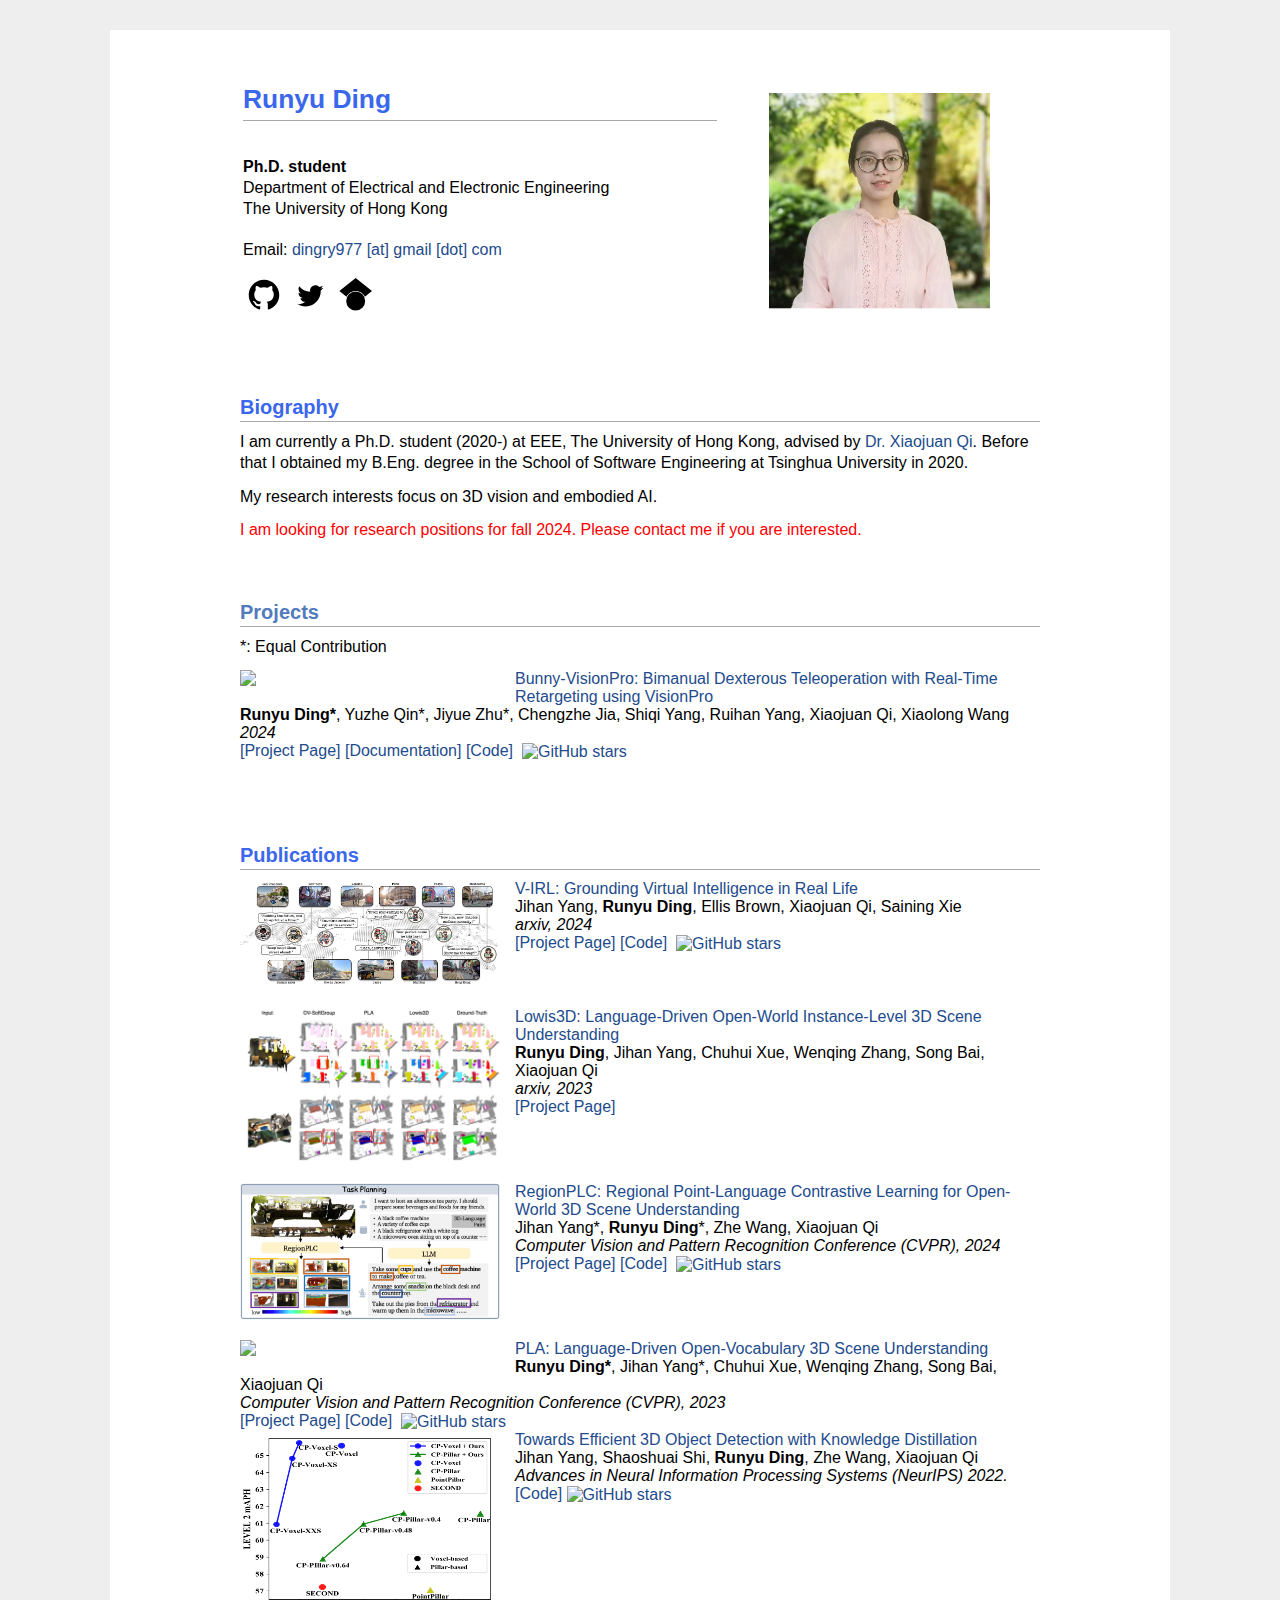
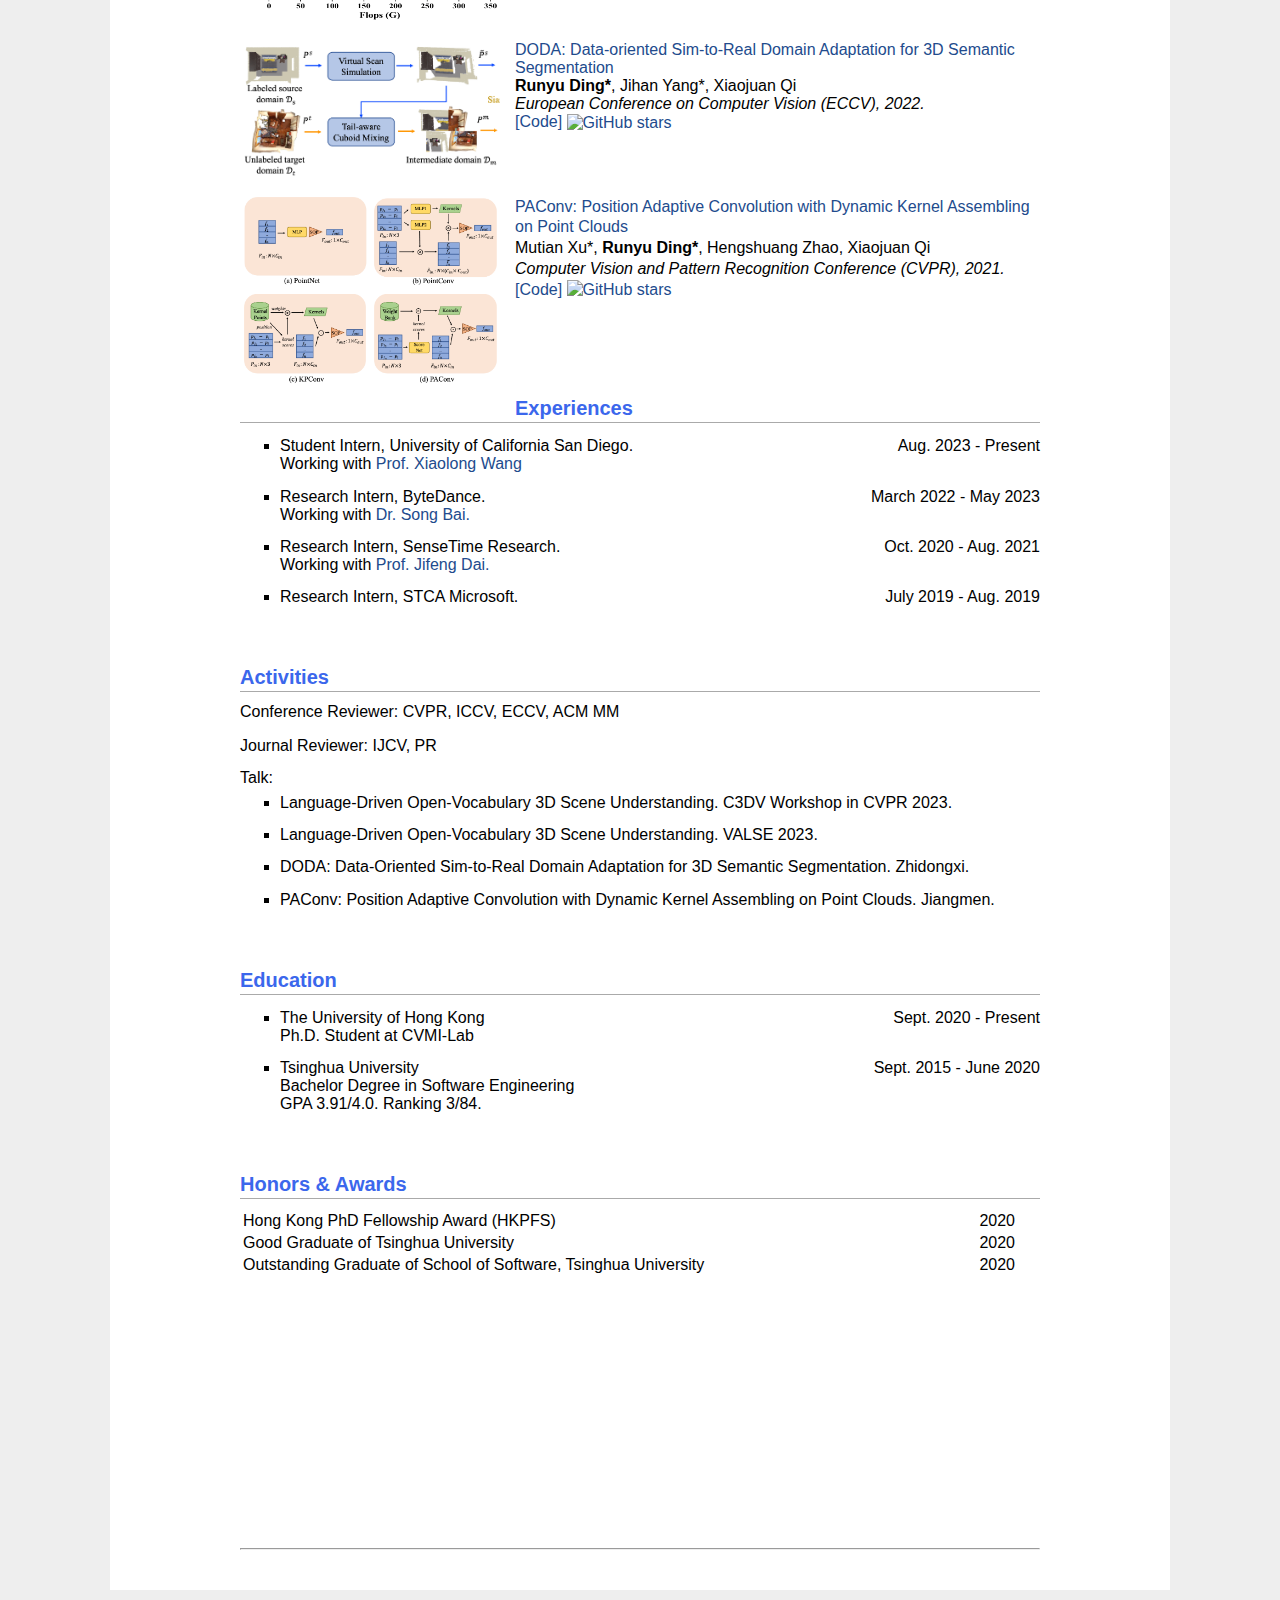
==== commit e1e2973b: "update" ====
--- a/index.html
+++ b/index.html
@@ -75,6 +75,7 @@
 
 <p>My research interests focus on 3D vision and embodied AI.</p>
 
+<p style="color: red;">I am looking for research positions for fall 2024. Please contact me if you are interested.</p>
 <br>
 
 <!-- <h2 id="news" style="color:rgb(59, 103, 236)">News</h2>
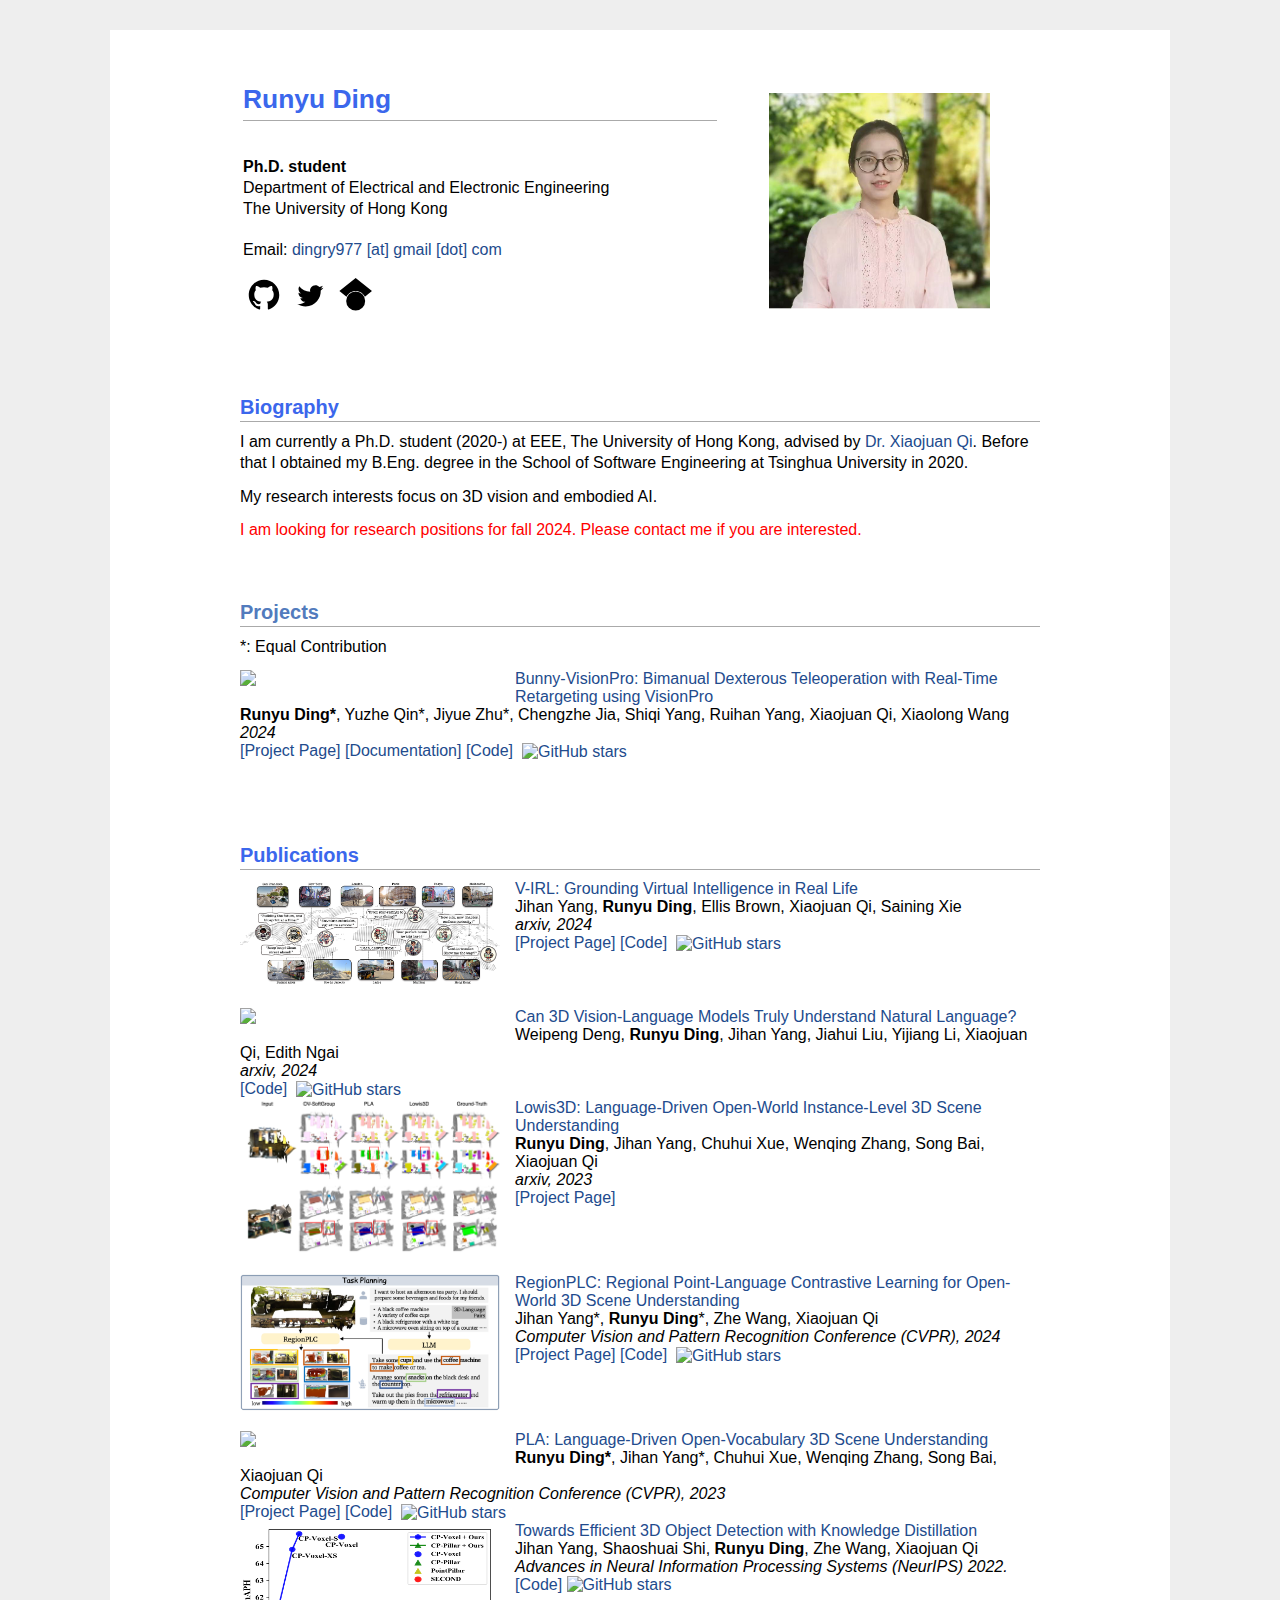
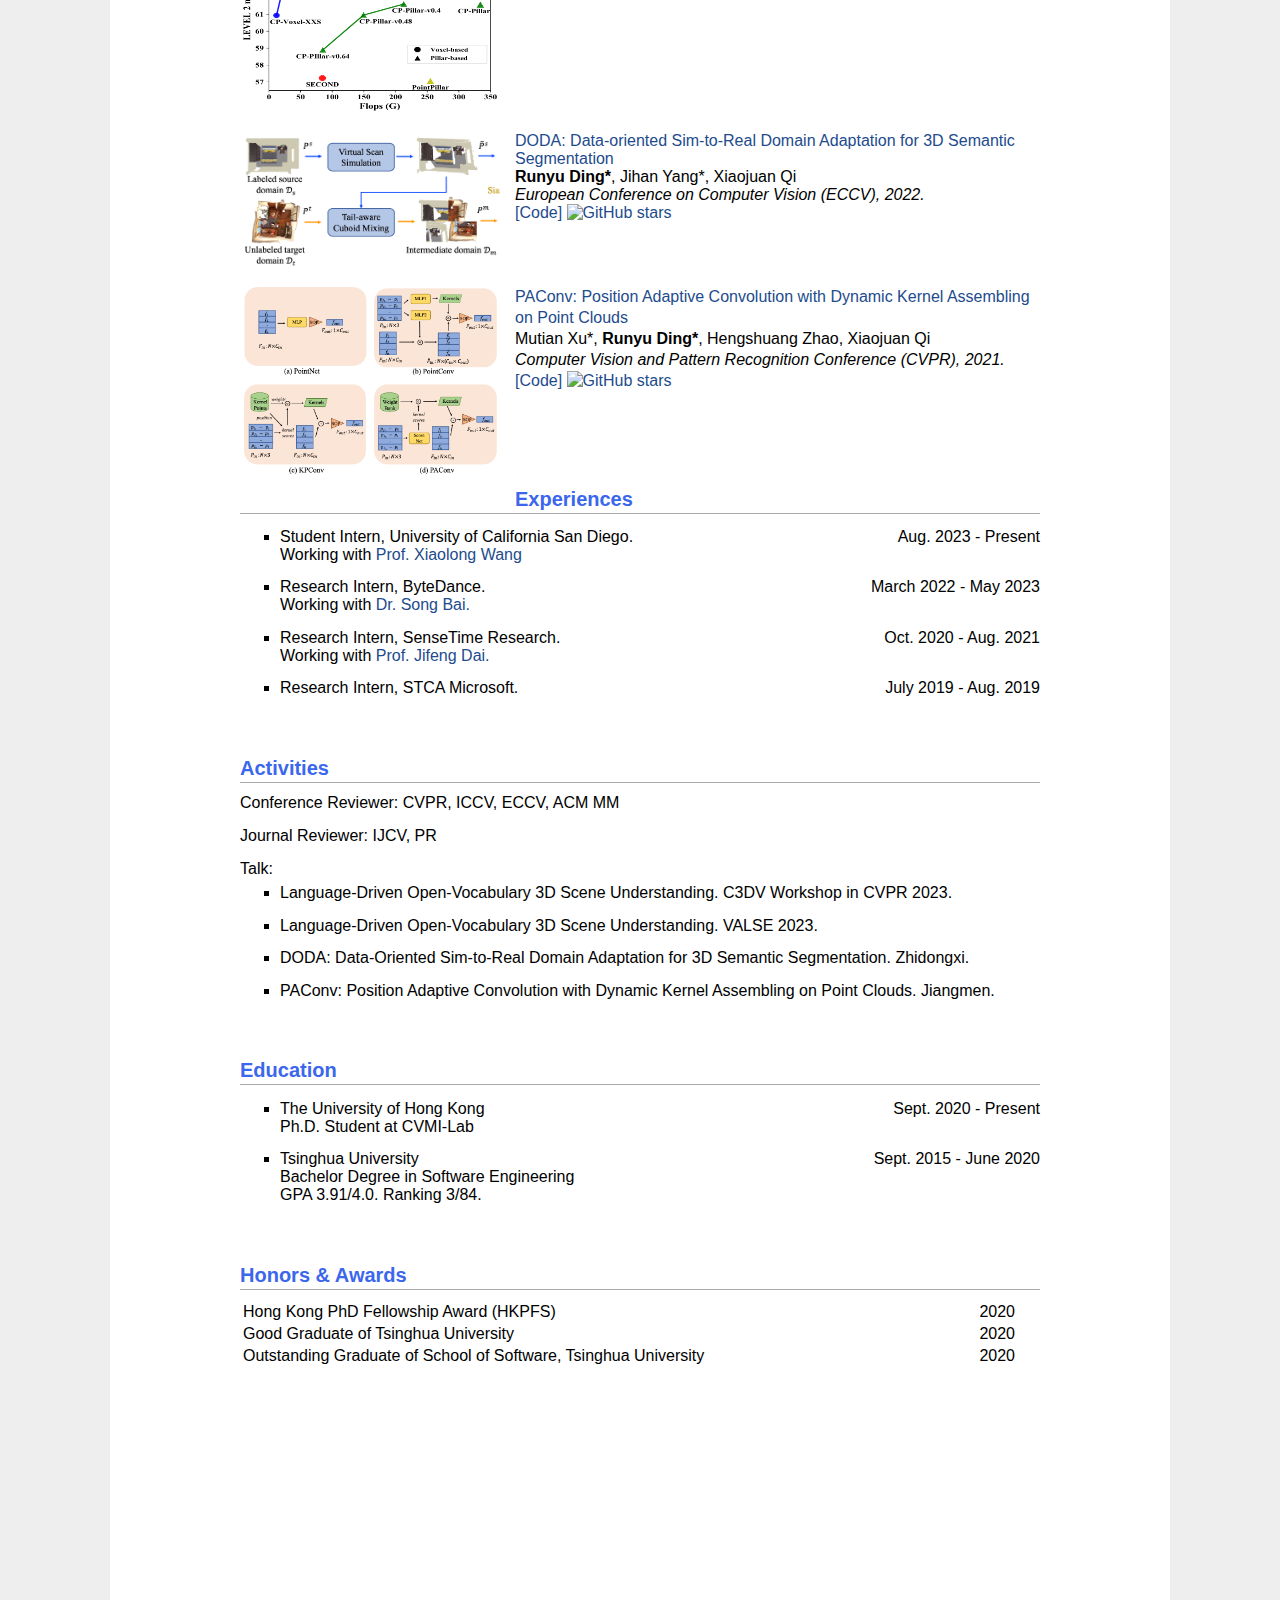
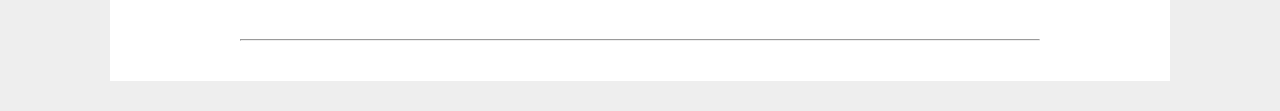
==== commit f672e106: "update bunny project page" ====
--- a/index.html
+++ b/index.html
@@ -139,6 +139,14 @@
 </div>
 
 <div class="publication">
+    <img src="content/images/3D-LR_teaser.png" class="publogo" style="padding-bottom:20px;">
+    <a href="https://arxiv.org/abs/2403.14760">Can 3D Vision-Language Models Truly Understand Natural Language?</a><br />
+        Weipeng Deng, <b>Runyu Ding</b>, Jihan Yang, Jiahui Liu, Yijiang Li, Xiaojuan Qi, Edith Ngai <br />
+            <em>arxiv, 2024</em><br />
+            <a href="https://github.com/VincentDENGP/3D-LR">[Code]</a>  <a href="https://github.com/VIRL-Platform/VIRL"><img alt="GitHub stars" style="vertical-align:middle" src="https://img.shields.io/github/stars/VincentDENGP/3D-LR?style=social" /> </a>
+</div>
+
+<div class="publication">
     <img src="content/images/lowis3d_teaser.png" class="publogo" style="padding-bottom:20px;">
     <a href="https://arxiv.org/abs/2308.00353">Lowis3D: Language-Driven Open-World Instance-Level 3D Scene Understanding</a><br />
     <b>Runyu Ding</b>, Jihan Yang, Chuhui Xue, Wenqing Zhang, Song Bai, Xiaojuan Qi<br />
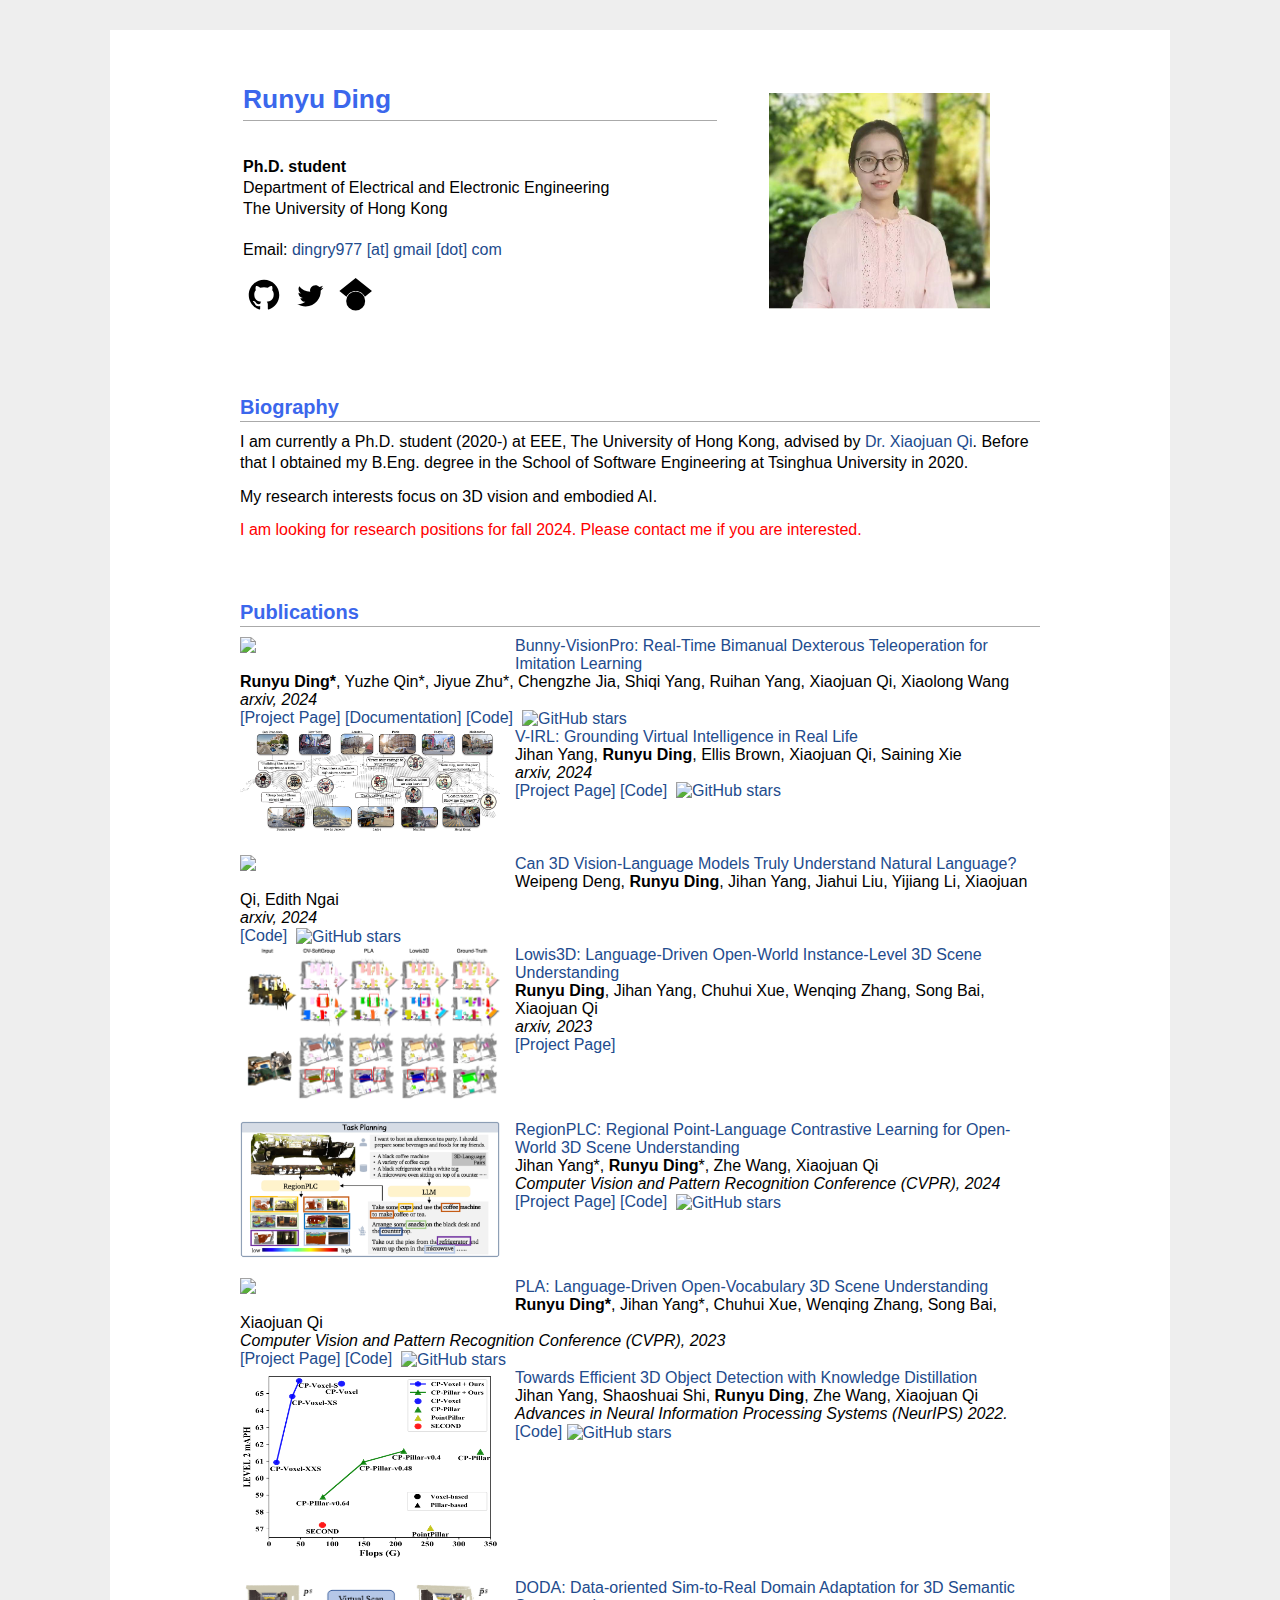
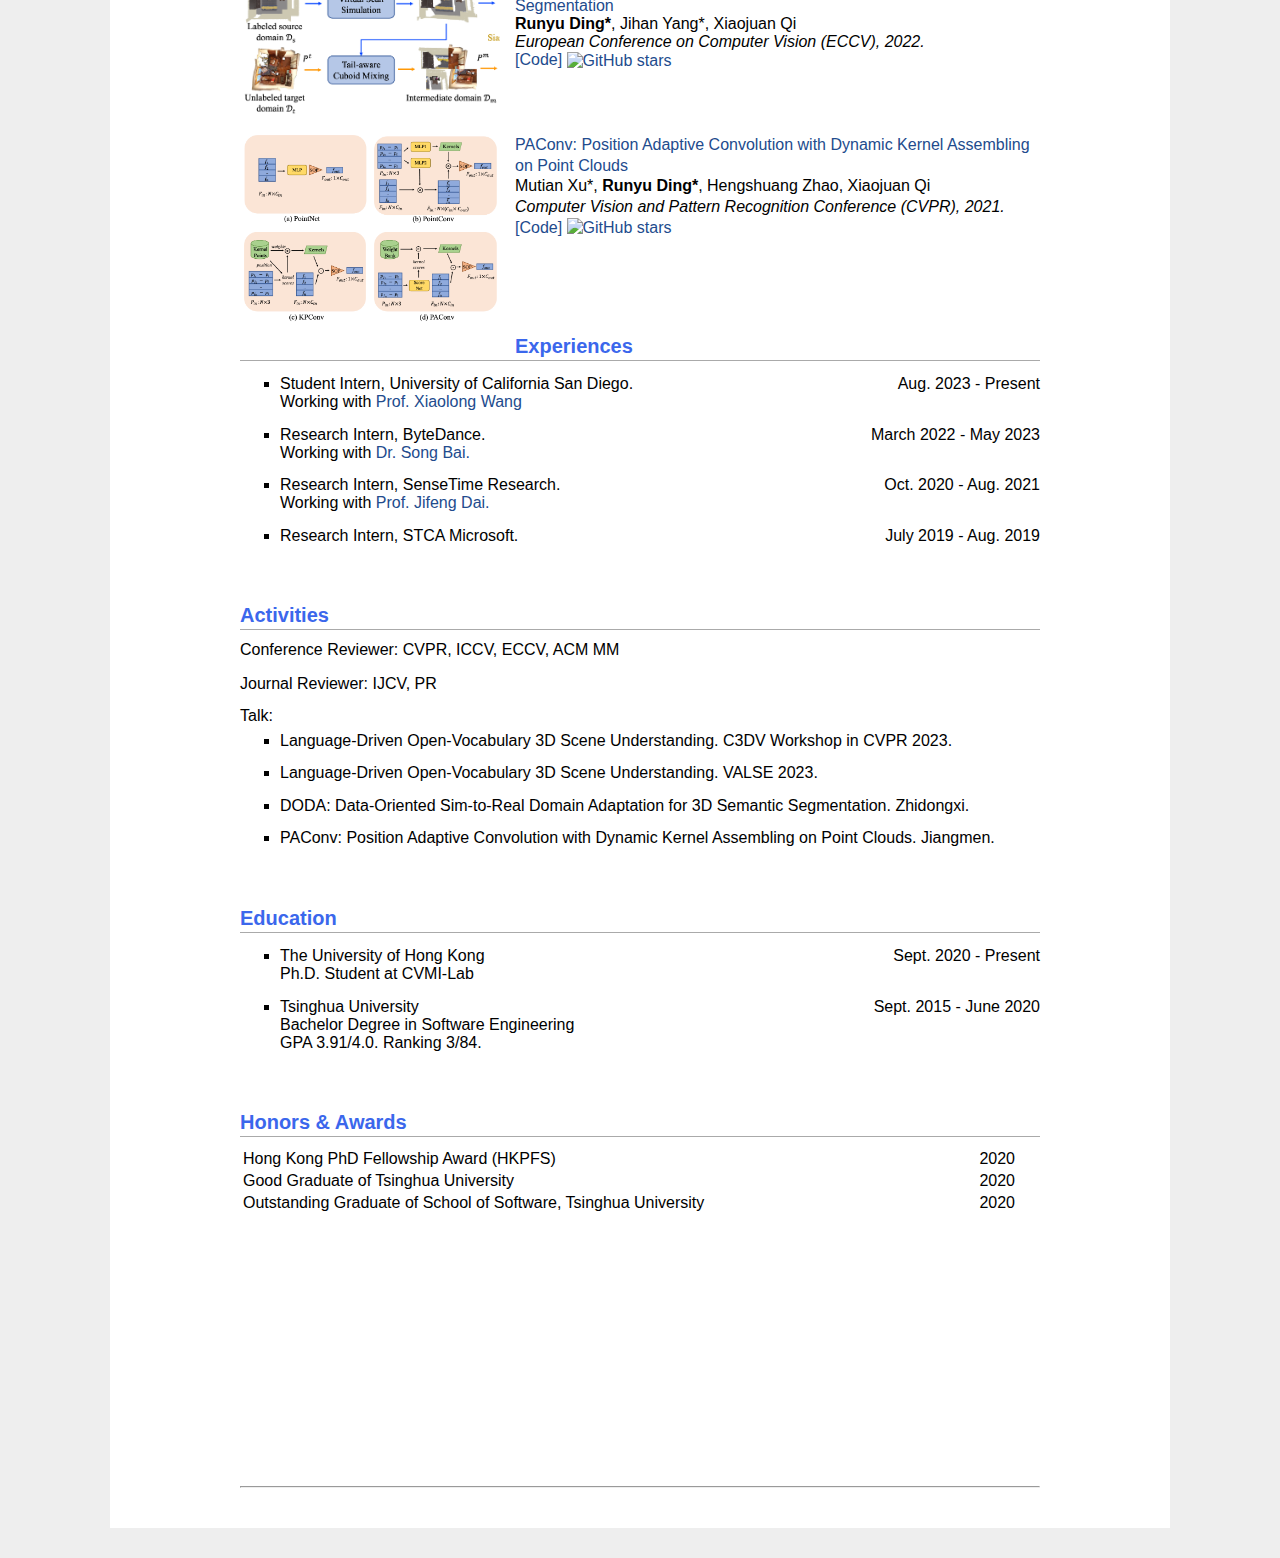
==== commit 945ea2b7: "update project page" ====
--- a/index.html
+++ b/index.html
@@ -106,28 +106,22 @@
     }
 </script>
 
-<h2 id="Project">Projects</h2>
-<p>*: Equal Contribution</p>
+
+<h2 id="publications" style="color:rgb(59, 103, 236)">Publications</h2>
 <!-- <hr style="margin-top:-16px;margin-bottom:10px;" /> -->
+
+
+<!-- **Selected Preprints:** -->
+
 <div class="publication">
     <img src="content/images/bunny_teaser.webp" class="publogo" style="padding-bottom:20px;">
-    <a href="https://dingry.github.io/projects/bunny_visionpro.html">Bunny-VisionPro: Bimanual Dexterous Teleoperation with Real-Time Retargeting using VisionPro</a><br />
+    <a href="https://dingry.github.io/projects/bunny_visionpro.html">Bunny-VisionPro: Real-Time Bimanual Dexterous Teleoperation for Imitation Learning</a><br />
         <b>Runyu Ding*</b>, Yuzhe Qin*, Jiyue Zhu*, Chengzhe Jia, Shiqi Yang, Ruihan Yang, Xiaojuan Qi, Xiaolong Wang<br />
-            <em>2024</em><br />
+            <em>arxiv, 2024</em><br />
             <a href="https://dingry.github.io/projects/bunny_visionpro.html">[Project Page]</a>
             <a href="https://dingry.github.io/BunnyVisionPro/">[Documentation]</a>
             <a href="https://github.com/Dingry/BunnyVisionPro">[Code]</a>  <a href="https://github.com/Dingry/BunnyVisionPro"><img alt="GitHub stars" style="vertical-align:middle" src="https://img.shields.io/github/stars/Dingry/BunnyVisionPro?style=social" /> </a>
-        </div>
-
-<br>
-<br>
-<br>
-
-<h2 id="publications" style="color:rgb(59, 103, 236)">Publications</h2>
-<!-- <hr style="margin-top:-16px;margin-bottom:10px;" /> -->
-
-
-<!-- **Selected Preprints:** -->
+</div>
 
 <div class="publication">
     <img src="content/images/virl_teaser.png" class="publogo" style="padding-bottom:20px;">
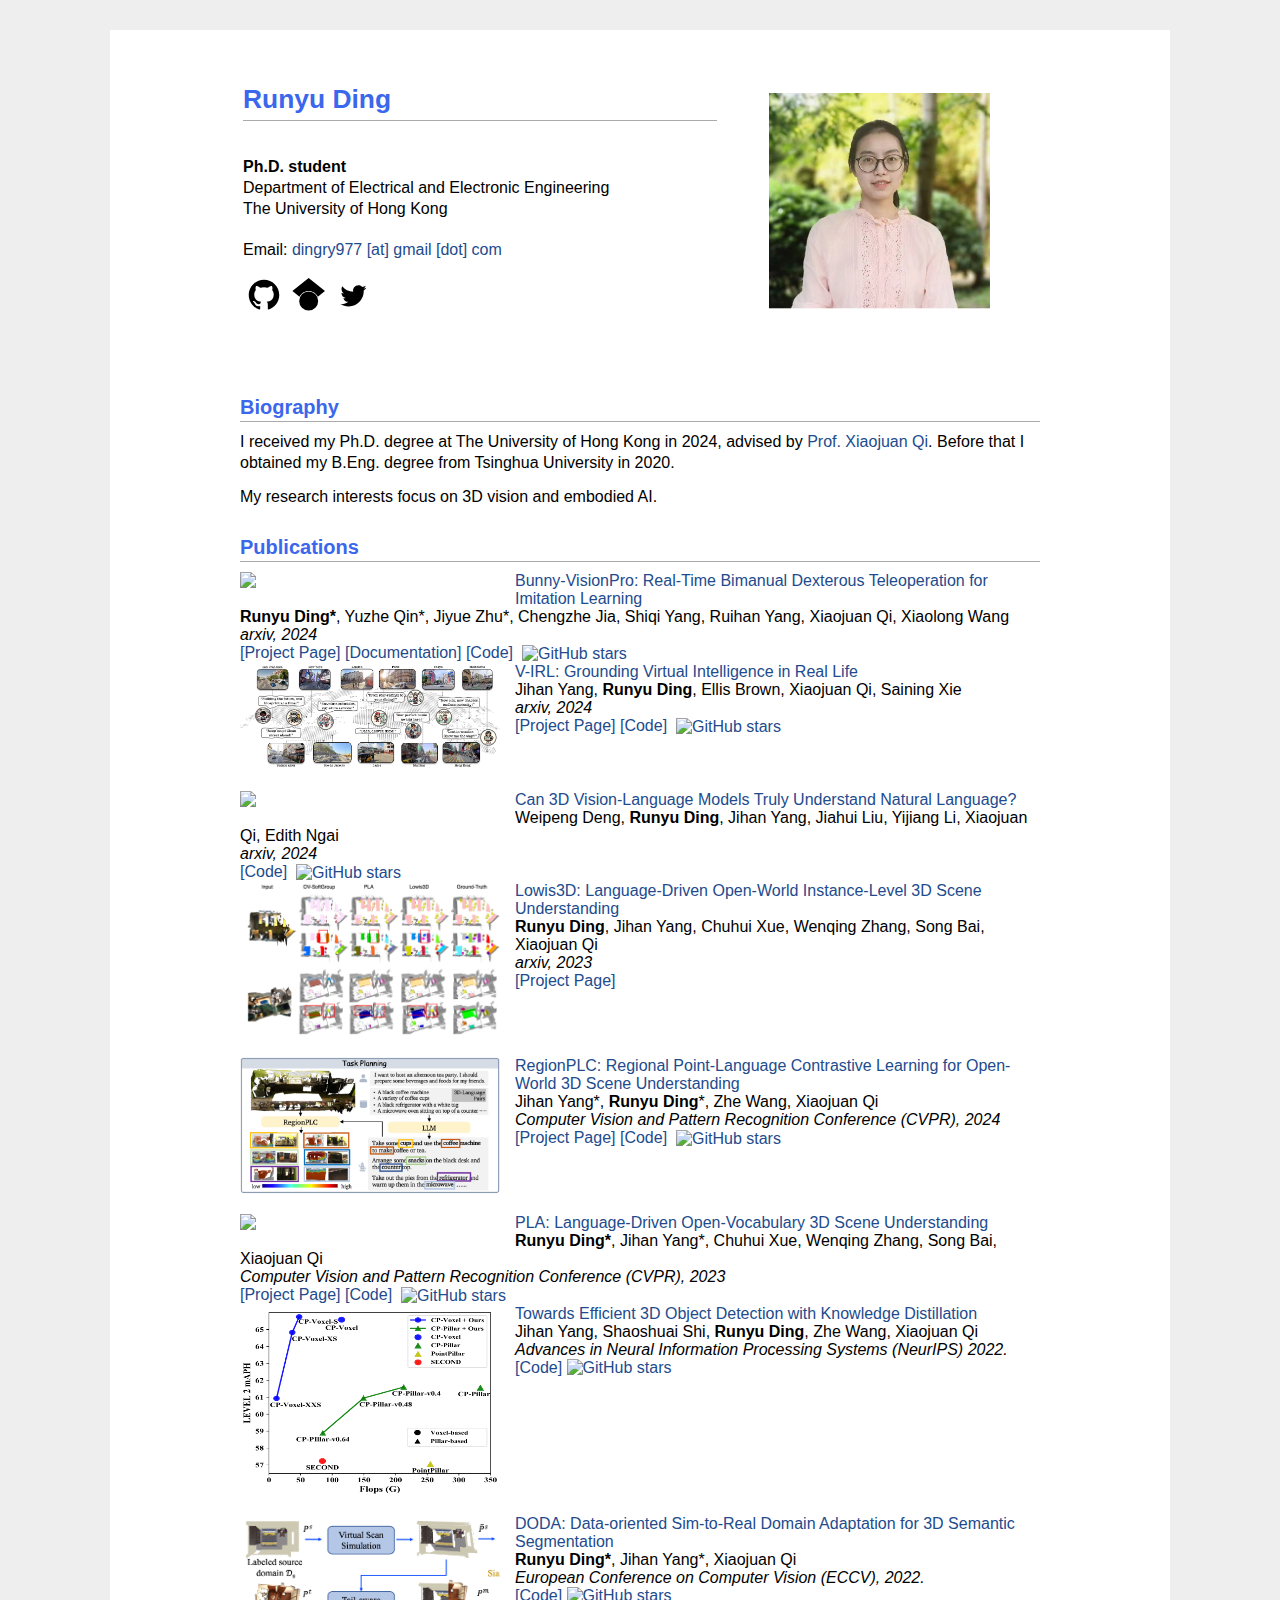
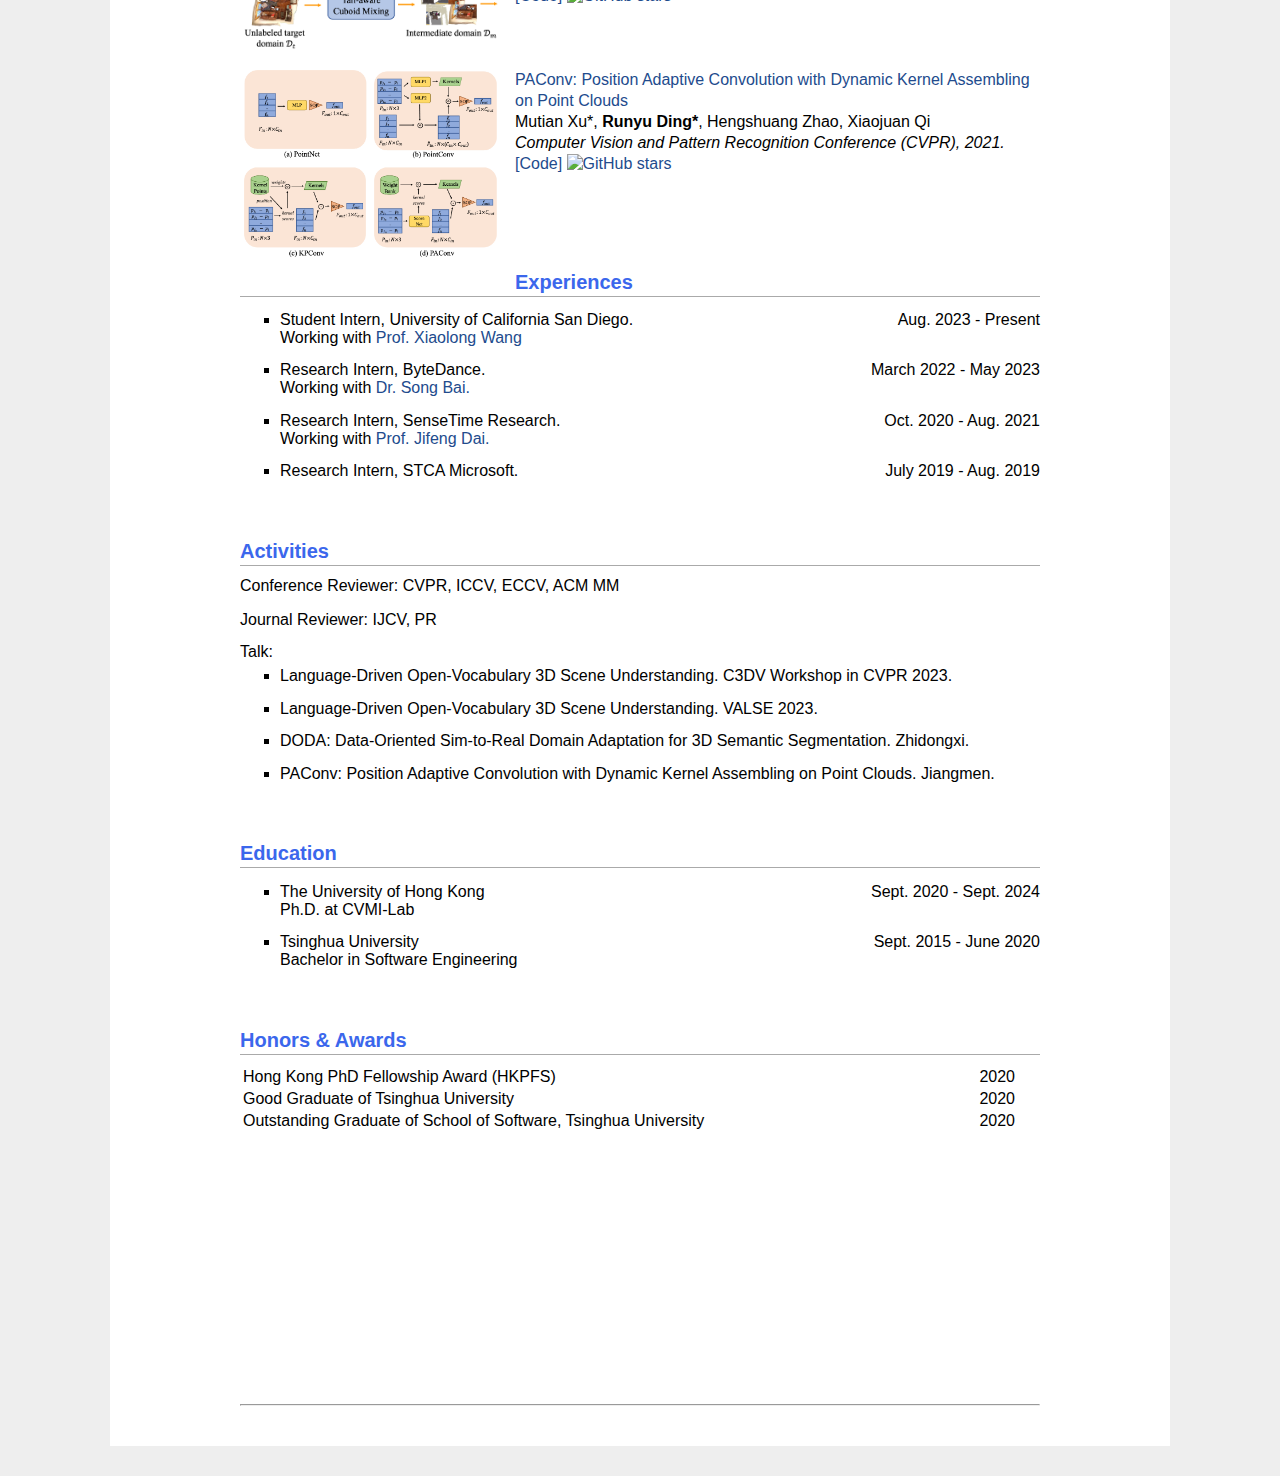
==== commit 43a84ae2: "[update] update homepage" ====
--- a/index.html
+++ b/index.html
@@ -54,9 +54,9 @@
             <a href="https://twitter.com/dngxngxng3">[Twitter]</a> &nbsp; -->
             <a href="https://github.com/Dingry" title="Github"><svg viewBox="0 0 512 512" width="42"><path d="M256 70.7c-102.6 0-185.9 83.2-185.9 185.9 0 82.1 53.3 151.8 127.1 176.4 9.3 1.7 12.3-4 12.3-8.9V389.4c-51.7 11.3-62.5-21.9-62.5-21.9 -8.4-21.5-20.6-27.2-20.6-27.2 -16.9-11.5 1.3-11.3 1.3-11.3 18.7 1.3 28.5 19.2 28.5 19.2 16.6 28.4 43.5 20.2 54.1 15.4 1.7-12 6.5-20.2 11.8-24.9 -41.3-4.7-84.7-20.6-84.7-91.9 0-20.3 7.3-36.9 19.2-49.9 -1.9-4.7-8.3-23.6 1.8-49.2 0 0 15.6-5 51.1 19.1 14.8-4.1 30.7-6.2 46.5-6.3 15.8 0.1 31.7 2.1 46.6 6.3 35.5-24 51.1-19.1 51.1-19.1 10.1 25.6 3.8 44.5 1.8 49.2 11.9 13 19.1 29.6 19.1 49.9 0 71.4-43.5 87.1-84.9 91.7 6.7 5.8 12.8 17.1 12.8 34.4 0 24.9 0 44.9 0 51 0 4.9 3 10.7 12.4 8.9 73.8-24.6 127-94.3 127-176.4C441.9 153.9 358.6 70.7 256 70.7z"/></svg></a>
             
-            <a href="https://scholar.google.com.hk/citations?hl=zh-CN&user=uweYupsAAAAJ" title="Google Scholar"><svg viewBox="0 0 512 512" width="42"><path d="M419.6 168.6c-11.7 5.2-24.2 8.7-37.4 10.2 13.4-8.1 23.8-20.8 28.6-36 -12.6 7.5-26.5 12.9-41.3 15.8 -11.9-12.6-28.8-20.6-47.5-20.6 -42 0-72.9 39.2-63.4 79.9 -54.1-2.7-102.1-28.6-134.2-68 -17 29.2-8.8 67.5 20.1 86.9 -10.7-0.3-20.7-3.3-29.5-8.1 -0.7 30.2 20.9 58.4 52.2 64.6 -9.2 2.5-19.2 3.1-29.4 1.1 8.3 25.9 32.3 44.7 60.8 45.2 -27.4 21.4-61.8 31-96.4 27 28.8 18.5 63 29.2 99.8 29.2 120.8 0 189.1-102.1 185-193.6C399.9 193.1 410.9 181.7 419.6 168.6z"/></svg></a>
+            <a href="https://scholar.google.com.hk/citations?hl=zh-CN&user=uweYupsAAAAJ" title="Google Scholar"><svg viewBox="-2.5 0 28 28" width="38"><path d="M5.242 13.769L0 9.5 12 0l12 9.5-5.242 4.269C17.548 11.249 14.978 9.5 12 9.5c-2.977 0-5.548 1.748-6.758 4.269zM12 10a7 7 0 1 0 0 14 7 7 0 0 0 0-14z"/></svg></a>
             
-            <a href="https://twitter.com/dngxngxng3" title="Twitter"><svg viewBox="-2.5 0 28 28" width="38"><path d="M5.242 13.769L0 9.5 12 0l12 9.5-5.242 4.269C17.548 11.249 14.978 9.5 12 9.5c-2.977 0-5.548 1.748-6.758 4.269zM12 10a7 7 0 1 0 0 14 7 7 0 0 0 0-14z"/></svg></a>
+            <a href="https://twitter.com/dngxngxng3" title="Twitter"><svg viewBox="0 0 512 512" width="42"><path d="M419.6 168.6c-11.7 5.2-24.2 8.7-37.4 10.2 13.4-8.1 23.8-20.8 28.6-36 -12.6 7.5-26.5 12.9-41.3 15.8 -11.9-12.6-28.8-20.6-47.5-20.6 -42 0-72.9 39.2-63.4 79.9 -54.1-2.7-102.1-28.6-134.2-68 -17 29.2-8.8 67.5 20.1 86.9 -10.7-0.3-20.7-3.3-29.5-8.1 -0.7 30.2 20.9 58.4 52.2 64.6 -9.2 2.5-19.2 3.1-29.4 1.1 8.3 25.9 32.3 44.7 60.8 45.2 -27.4 21.4-61.8 31-96.4 27 28.8 18.5 63 29.2 99.8 29.2 120.8 0 189.1-102.1 185-193.6C399.9 193.1 410.9 181.7 419.6 168.6z"/></svg></a>
             <!-- <a href=""><img src="pics/linkedin.png" height="30px"></a> -->
         </p>
     </td>
@@ -69,14 +69,12 @@
 <h2 id="about-me" style="color:rgb(59, 103, 236)">Biography</h2>
 <!-- <hr style="margin-top:-16px;margin-bottom:10px;" /> -->
 
-<p>I am currently a Ph.D. student (2020-) at EEE, The University of Hong Kong, advised by <a href="https://xjqi.github.io/">Dr. Xiaojuan Qi</a>. Before that
-I obtained my B.Eng. degree in the School of Software Engineering at Tsinghua University in 2020.
+<p>I received my Ph.D. degree at The University of Hong Kong in 2024, advised by <a href="https://xjqi.github.io/">Prof. Xiaojuan Qi</a>. Before that
+I obtained my B.Eng. degree from Tsinghua University in 2020.
 </p>
 
 <p>My research interests focus on 3D vision and embodied AI.</p>
 
-<p style="color: red;">I am looking for research positions for fall 2024. Please contact me if you are interested.</p>
-<br>
 
 <!-- <h2 id="news" style="color:rgb(59, 103, 236)">News</h2>
 <hr style="margin-top:-16px;margin-bottom:10px;" />
@@ -255,16 +253,15 @@
 
   <ul>
     <li><p><div style="display:inline">The University of Hong Kong</div>
-      <div style="float:right">Sept. 2020 - Present</div><br />
-      Ph.D. Student at CVMI-Lab<br />
+      <div style="float:right">Sept. 2020 - Sept. 2024</div><br />
+      Ph.D. at CVMI-Lab<br />
       </li>
   </ul>
   
   <ul>
     <li><p><div style="display:inline">Tsinghua University</div>
       <div style="float:right">Sept. 2015 - June 2020</div><br />
-      Bachelor Degree in Software Engineering<br />
-      GPA 3.91/4.0. Ranking 3/84.
+      Bachelor in Software Engineering<br />
       </li>
   </ul>
 
